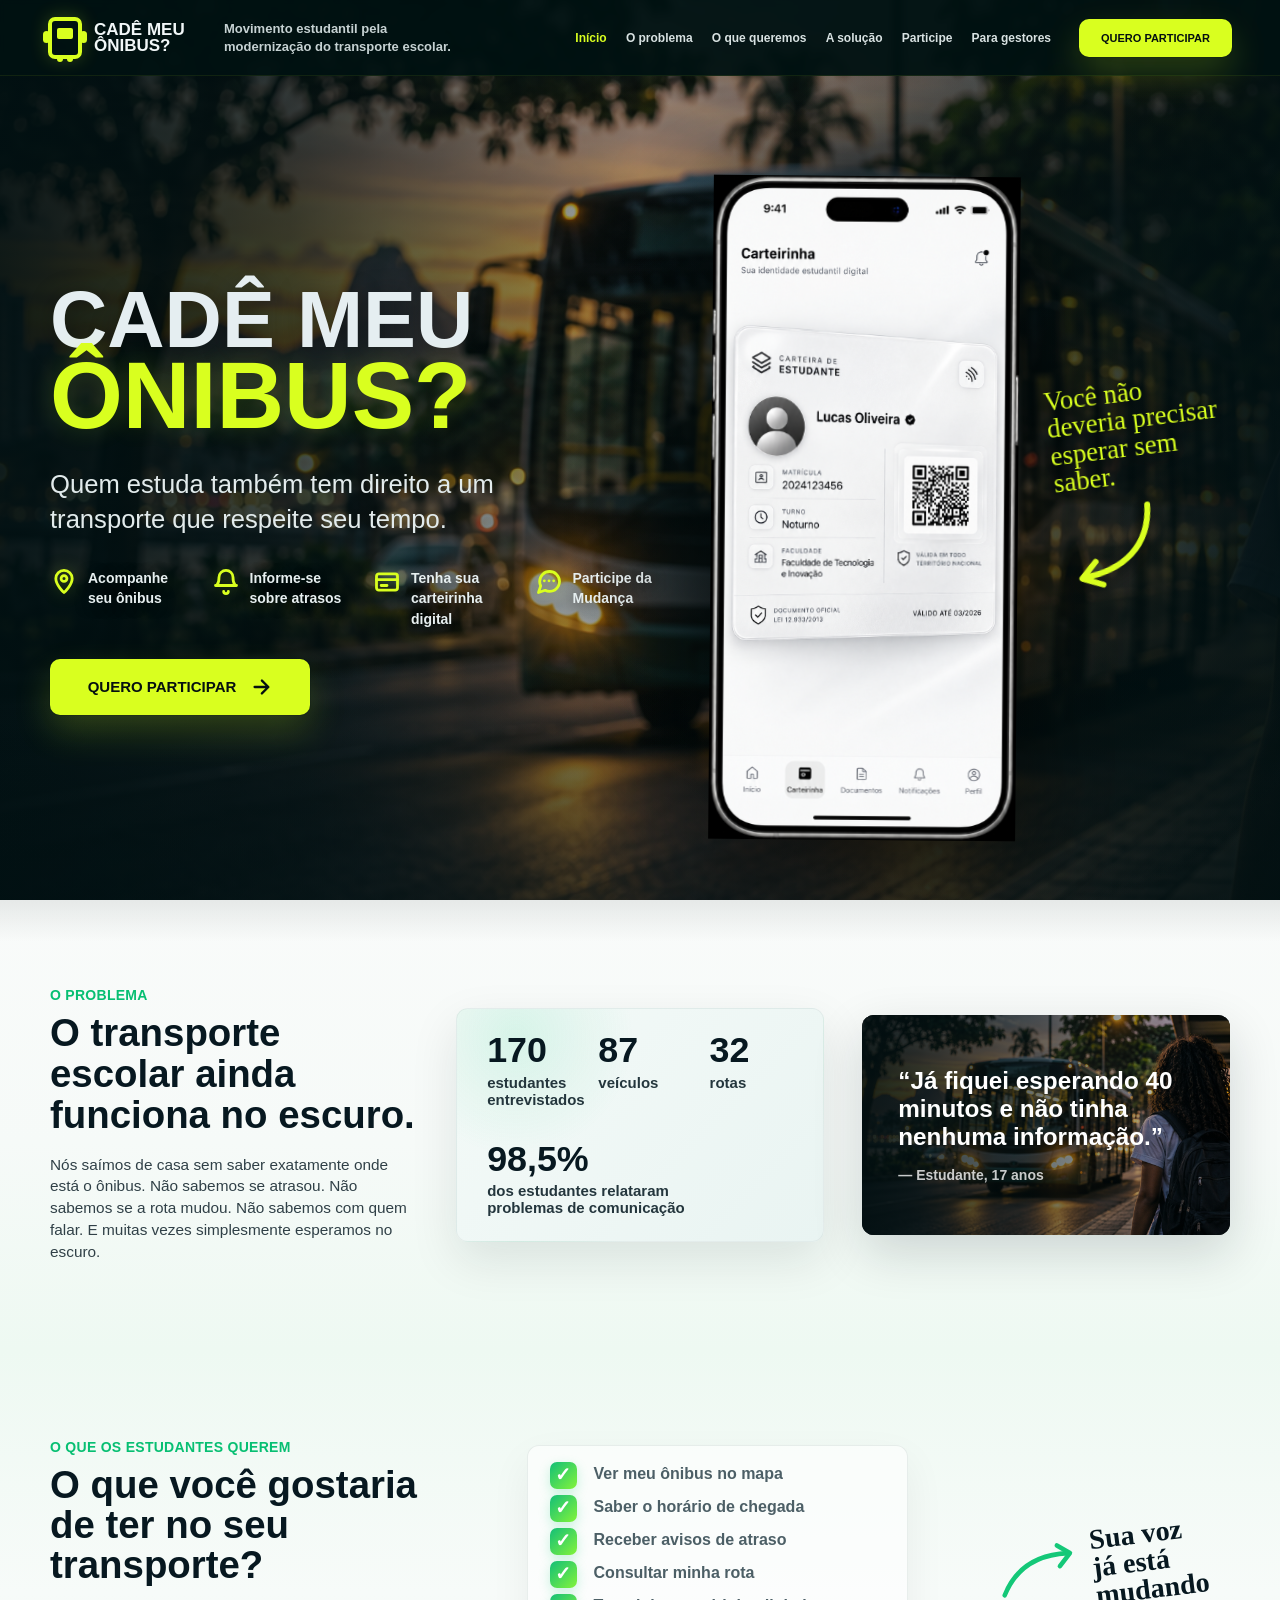
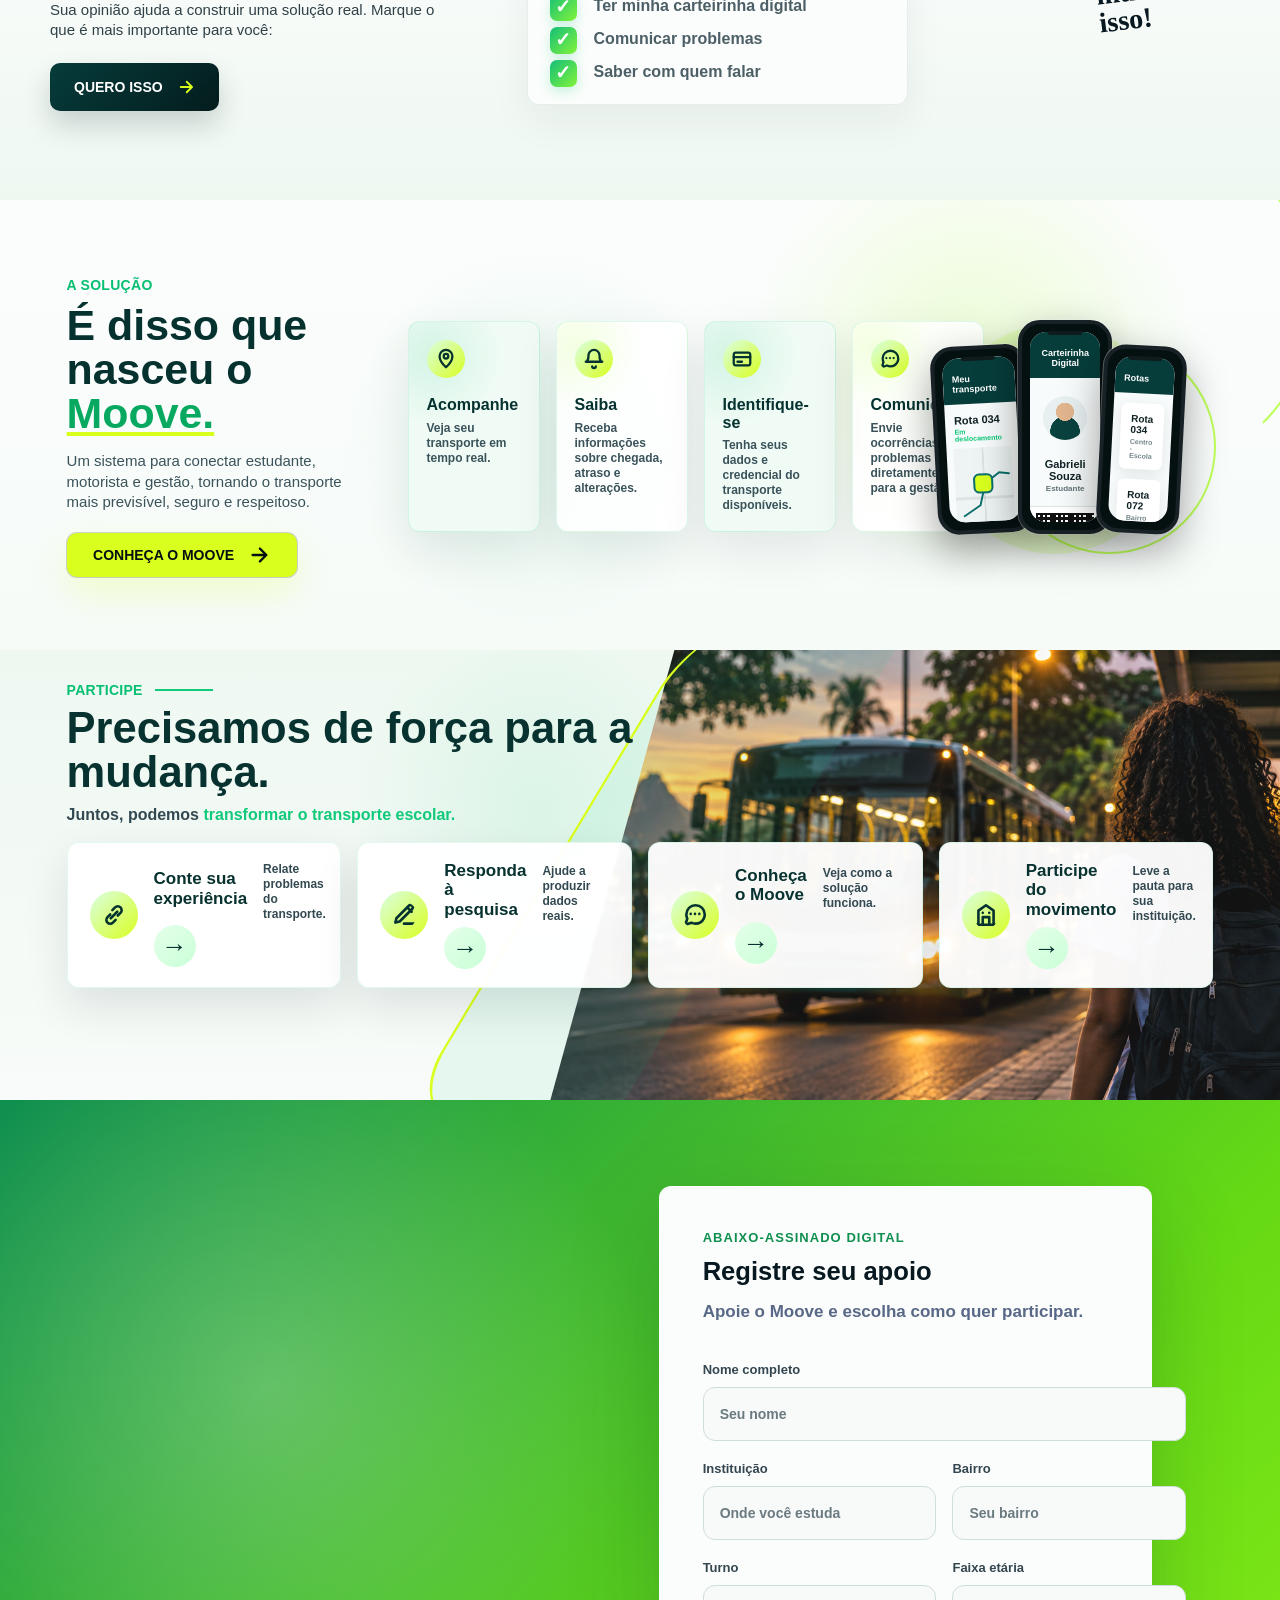
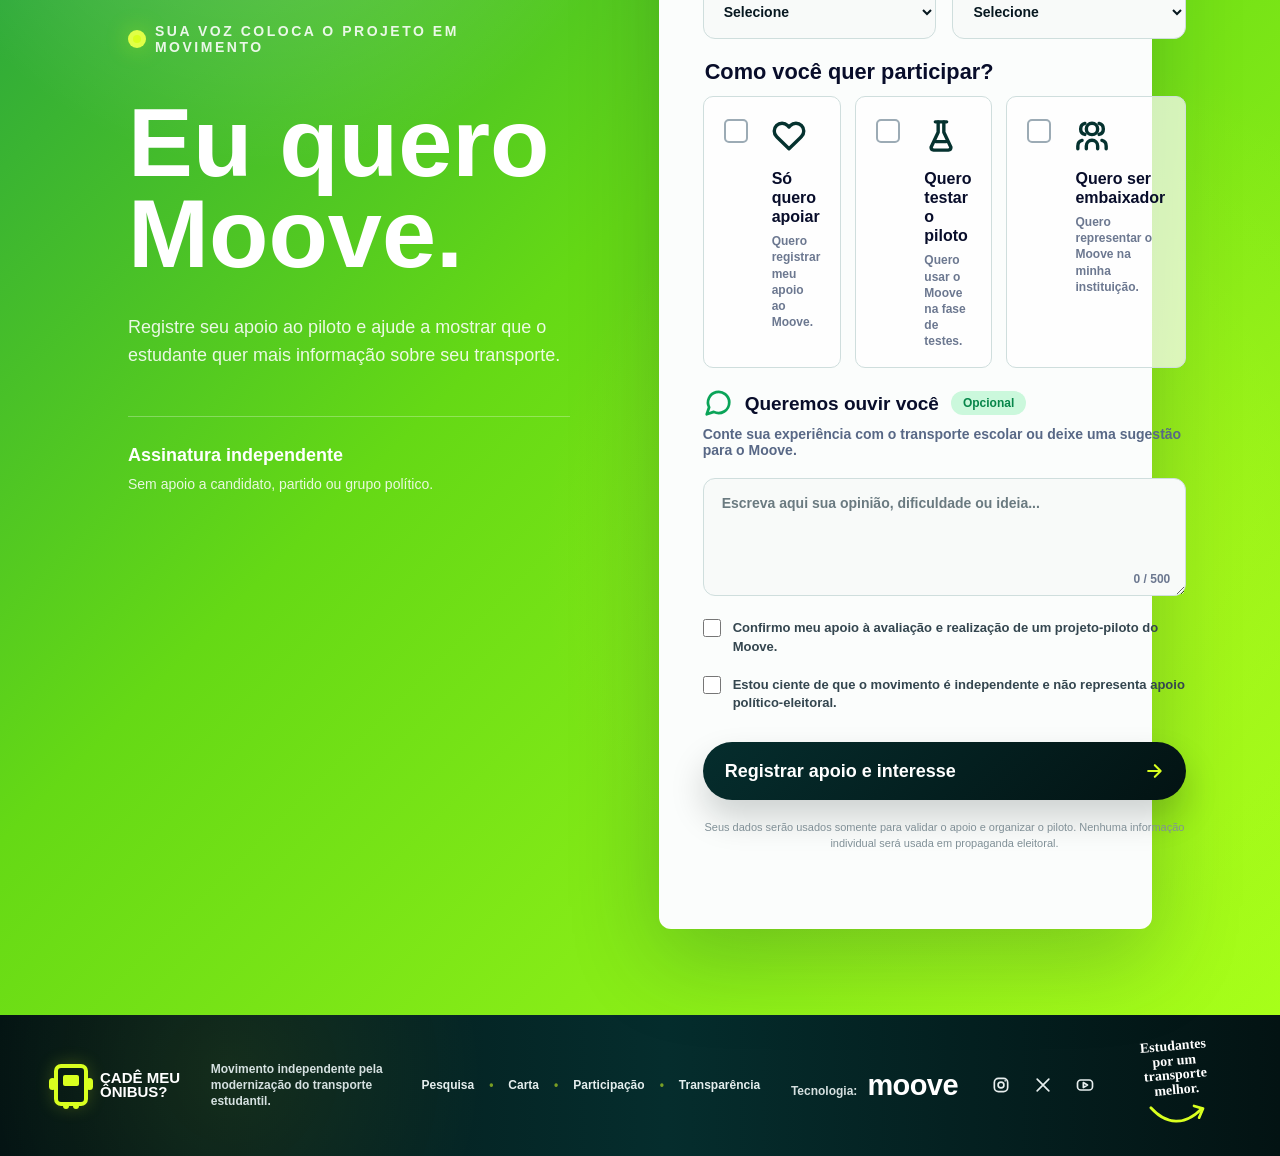
==== public/index.html @ 06cd8885 "Require contact for support participation" ====
<!DOCTYPE html>
<html lang="pt-BR">
  <head>
    <meta charset="UTF-8" />
    <meta name="viewport" content="width=device-width, initial-scale=1.0" />
    <title>Cadê Meu Ônibus?</title>
    <link rel="stylesheet" href="styles.css" />
  </head>
  <body>
    <header class="site-header">
      <a class="brand" href="#inicio" aria-label="Cadê Meu Ônibus?">
        <span class="bus-logo" aria-hidden="true">
          <span></span>
        </span>
        <strong>CADÊ MEU<br />ÔNIBUS?</strong>
      </a>

      <p class="tagline">Movimento estudantil pela<br />modernização do transporte escolar.</p>

      <button class="menu-toggle" type="button" aria-label="Abrir menu" aria-expanded="false">
        <span></span>
        <span></span>
        <span></span>
      </button>

      <nav class="main-nav" aria-label="Navegação principal">
        <a class="active" href="#inicio">Início</a>
        <a href="#problema">O problema</a>
        <a href="#queremos">O que queremos</a>
        <a href="#solucao">A solução</a>
        <a href="#participar">Participe</a>
        <a href="#gestores">Para gestores</a>
      </nav>

      <a class="header-cta" href="#apoio">Quero participar</a>
    </header>

    <main>
      <section id="inicio" class="hero" aria-labelledby="hero-title">
        <div class="hero-bg" aria-hidden="true"></div>
        <div class="hero-content">
        <h1 id="hero-title">
          <span>Cadê meu</span>
          <strong>ônibus?</strong>
        </h1>

        <p class="lead">Quem estuda também tem direito a um transporte que respeite seu tempo.</p>

        <div class="features" aria-label="Benefícios">
          <article>
            <svg viewBox="0 0 24 24" aria-hidden="true">
              <path d="M12 21s7-6.2 7-12a7 7 0 0 0-14 0c0 5.8 7 12 7 12Z" />
              <circle cx="12" cy="9" r="2.5" />
            </svg>
            <span>Acompanhe<br />seu ônibus</span>
          </article>
          <article>
            <svg viewBox="0 0 24 24" aria-hidden="true">
              <path d="M18 8a6 6 0 0 0-12 0c0 7-3 7-3 7h18s-3 0-3-7" />
              <path d="M10 20a2 2 0 0 0 4 0" />
            </svg>
            <span>Informe-se<br />sobre atrasos</span>
          </article>
          <article>
            <svg viewBox="0 0 24 24" aria-hidden="true">
              <rect x="3" y="5" width="18" height="14" rx="2" />
              <path d="M3 10h18M7 15h5" />
            </svg>
            <span>Tenha sua<br />carteirinha digital</span>
          </article>
          <article>
            <svg viewBox="0 0 24 24" aria-hidden="true">
              <path d="M21 11.5a8.4 8.4 0 0 1-.9 3.8 8.5 8.5 0 0 1-7.6 4.7 8.4 8.4 0 0 1-3.8-.9L3 21l1.9-5.7a8.4 8.4 0 0 1-.9-3.8 8.5 8.5 0 0 1 17 0Z" />
              <path d="M8 11h.01M12 11h.01M16 11h.01" />
            </svg>
            <span>Participe da<br />Mudança</span>
          </article>
        </div>

        <a class="primary-cta" href="#apoio">
          Quero participar
          <svg viewBox="0 0 24 24" aria-hidden="true">
            <path d="M5 12h14M13 5l7 7-7 7" />
          </svg>
        </a>
        </div>

        <aside class="phone-wrap" aria-label="Prévia do aplicativo Meu transporte">
          <img class="home-phone-image" src="assets/carteirinha-home.png" alt="Tela de carteirinha estudantil digital no aplicativo" />
        </aside>

        <aside class="note" aria-label="Mensagem de campanha">
        <p>Você não<br />deveria precisar<br />esperar sem<br />saber.</p>
        <svg viewBox="0 0 140 120" aria-hidden="true">
          <path d="M107 13C104 62 70 87 22 90" />
          <path d="M38 73 20 91l24 10" />
        </svg>
        </aside>
      </section>

      <section id="problema" class="problem-section" aria-labelledby="problem-title">
        <div class="problem-copy">
          <span class="section-kicker">O problema</span>
          <h2 id="problem-title">O transporte escolar ainda funciona no escuro.</h2>
          <p>
            Nós saímos de casa sem saber exatamente onde está o ônibus. Não sabemos se atrasou.
            Não sabemos se a rota mudou. Não sabemos com quem falar. E muitas vezes simplesmente esperamos no escuro.
          </p>
        </div>

        <div class="problem-stats" aria-label="Dados da pesquisa">
          <article>
            <strong>170</strong>
            <span>estudantes<br />entrevistados</span>
          </article>
          <article>
            <strong>87</strong>
            <span>veículos</span>
          </article>
          <article>
            <strong>32</strong>
            <span>rotas</span>
          </article>
          <article class="wide">
            <strong>98,5%</strong>
            <span>dos estudantes relataram<br />problemas de comunicação</span>
          </article>
        </div>

        <figure class="problem-quote">
          <img src="assets/hero-bus.png" alt="Estudante esperando ônibus no ponto" />
          <figcaption>
            <blockquote>“Já fiquei esperando 40 minutos e não tinha nenhuma informação.”</blockquote>
            <span>— Estudante, 17 anos</span>
          </figcaption>
        </figure>
      </section>

      <section id="queremos" class="wants-section" aria-labelledby="wants-title">
        <div class="wants-copy">
          <span class="section-kicker">O que os estudantes querem</span>
          <h2 id="wants-title">O que você gostaria de ter no seu transporte?</h2>
          <p>Sua opinião ajuda a construir uma solução real. Marque o que é mais importante para você:</p>
          <a class="dark-cta" href="#apoio">
            Quero isso
            <svg viewBox="0 0 24 24" aria-hidden="true">
              <path d="M5 12h14M13 5l7 7-7 7" />
            </svg>
          </a>
        </div>

        <ul class="wants-list" aria-label="Preferências dos estudantes">
          <li>Ver meu ônibus no mapa</li>
          <li>Saber o horário de chegada</li>
          <li>Receber avisos de atraso</li>
          <li>Consultar minha rota</li>
          <li>Ter minha carteirinha digital</li>
          <li>Comunicar problemas</li>
          <li>Saber com quem falar</li>
        </ul>

        <aside class="voice-note" aria-label="Mensagem de participação">
          <svg viewBox="0 0 120 100" aria-hidden="true">
            <path d="M14 76C28 41 55 23 96 21" />
            <path d="M82 11 99 21 86 38" />
          </svg>
          <p>Sua voz<br />já está<br />mudando<br />isso!</p>
        </aside>
      </section>
      <section id="solucao" class="solution-section" aria-labelledby="solution-title">
        <div class="solution-copy">
          <span class="section-kicker">A solução</span>
          <h2 id="solution-title">É disso que nasceu o <mark>Moove.</mark></h2>
          <p>
            Um sistema para conectar estudante, motorista e gestão, tornando o transporte mais
            previsível, seguro e respeitoso.
          </p>
          <a class="primary-cta solution-cta" href="#participar">
            Conheça o Moove
            <svg viewBox="0 0 24 24" aria-hidden="true">
              <path d="M5 12h14M13 5l7 7-7 7" />
            </svg>
          </a>
        </div>

        <div class="solution-cards" aria-label="Recursos da solução">
          <article>
            <svg viewBox="0 0 24 24" aria-hidden="true">
              <path d="M12 21s7-6.2 7-12a7 7 0 0 0-14 0c0 5.8 7 12 7 12Z" />
              <circle cx="12" cy="9" r="2.5" />
            </svg>
            <h3>Acompanhe</h3>
            <p>Veja seu transporte em tempo real.</p>
          </article>
          <article>
            <svg viewBox="0 0 24 24" aria-hidden="true">
              <path d="M18 8a6 6 0 0 0-12 0c0 7-3 7-3 7h18s-3 0-3-7" />
              <path d="M10 20a2 2 0 0 0 4 0" />
            </svg>
            <h3>Saiba</h3>
            <p>Receba informações sobre chegada, atraso e alterações.</p>
          </article>
          <article>
            <svg viewBox="0 0 24 24" aria-hidden="true">
              <rect x="3" y="5" width="18" height="14" rx="2" />
              <path d="M3 10h18M7 15h5" />
            </svg>
            <h3>Identifique-se</h3>
            <p>Tenha seus dados e credencial do transporte disponíveis.</p>
          </article>
          <article>
            <svg viewBox="0 0 24 24" aria-hidden="true">
              <path d="M21 11.5a8.4 8.4 0 0 1-.9 3.8 8.5 8.5 0 0 1-7.6 4.7 8.4 8.4 0 0 1-3.8-.9L3 21l1.9-5.7a8.4 8.4 0 0 1-.9-3.8 8.5 8.5 0 0 1 17 0Z" />
              <path d="M8 11h.01M12 11h.01M16 11h.01" />
            </svg>
            <h3>Comunique</h3>
            <p>Envie ocorrências e problemas diretamente para a gestão.</p>
          </article>
        </div>

        <div class="solution-phones" aria-label="Telas do aplicativo Moove">
          <div class="mini-phone map-phone">
            <div class="mini-screen">
              <header>Meu transporte</header>
              <strong>Rota 034</strong>
              <span class="status-dot">Em deslocamento</span>
              <div class="mini-map">
                <span></span>
                <svg viewBox="0 0 120 140" aria-hidden="true">
                  <path d="M16 112 50 91 62 46 92 25 112 28" />
                </svg>
              </div>
              <div class="mini-arrival"><b>08:12</b><em>4 min</em></div>
            </div>
          </div>
          <div class="mini-phone credential-phone">
            <div class="mini-screen">
              <header>Carteirinha Digital</header>
              <div class="avatar"></div>
              <strong>Gabrieli Souza</strong>
              <span>Estudante</span>
              <div class="qr" aria-hidden="true"></div>
            </div>
          </div>
          <div class="mini-phone routes-phone">
            <div class="mini-screen">
              <header>Rotas</header>
              <article><b>Rota 034</b><span>Centro - Escola</span></article>
              <article><b>Rota 072</b><span>Bairro Novo - Escola</span></article>
              <article><b>Rota 118</b><span>Vila Rosa - Escola</span></article>
            </div>
          </div>
        </div>
      </section>
      <section id="participar" class="participate-section" aria-labelledby="participate-title">
        <div class="participate-bg" aria-hidden="true"></div>
        <div class="participate-copy">
          <span class="section-kicker">Participe</span>
          <h2 id="participate-title">Precisamos de força para a mudança.</h2>
          <p>Juntos, podemos <strong>transformar o transporte escolar.</strong></p>
        </div>

        <div class="participate-cards" aria-label="Formas de participar">
          <article>
            <svg viewBox="0 0 24 24" aria-hidden="true">
              <path d="M8.5 11.5 6 14a3.5 3.5 0 0 0 5 5l2.5-2.5" />
              <path d="M15.5 12.5 18 10a3.5 3.5 0 0 0-5-5l-2.5 2.5" />
              <path d="M9 15 15 9" />
            </svg>
            <h3>Conte sua experiência</h3>
            <p>Relate problemas do transporte.</p>
          </article>
          <article>
            <svg viewBox="0 0 24 24" aria-hidden="true">
              <path d="M12 20h9" />
              <path d="M16.5 3.5a2.1 2.1 0 0 1 3 3L8 18l-4 1 1-4 11.5-11.5Z" />
              <path d="M15 5 19 9" />
            </svg>
            <h3>Responda à pesquisa</h3>
            <p>Ajude a produzir dados reais.</p>
          </article>
          <article>
            <svg viewBox="0 0 24 24" aria-hidden="true">
              <path d="M21 11.5a8.4 8.4 0 0 1-.9 3.8 8.5 8.5 0 0 1-7.6 4.7 8.4 8.4 0 0 1-3.8-.9L3 21l1.9-5.7a8.4 8.4 0 0 1-.9-3.8 8.5 8.5 0 0 1 17 0Z" />
              <path d="M8 11h.01M12 11h.01M16 11h.01" />
            </svg>
            <h3>Conheça o Moove</h3>
            <p>Veja como a solução funciona.</p>
          </article>
          <article>
            <svg viewBox="0 0 24 24" aria-hidden="true">
              <path d="M3 21h18" />
              <path d="M5 21V8l7-5 7 5v13" />
              <path d="M9 21v-7h6v7" />
              <path d="M9 10h.01M15 10h.01" />
            </svg>
            <h3>Participe do movimento</h3>
            <p>Leve a pauta para sua instituição.</p>
          </article>
        </div>
      </section>

      <section id="apoio" class="support-section" aria-labelledby="support-title">
        <div class="support-copy">
          <span class="support-kicker"><i></i>Sua voz coloca o projeto em movimento</span>
          <h2 id="support-title">Eu quero Moove.</h2>
          <p>
            Registre seu apoio ao piloto e ajude a mostrar que o estudante quer mais informação
            sobre seu transporte.
          </p>
          <div class="support-note">
            <strong>Assinatura independente</strong>
            <span>Sem apoio a candidato, partido ou grupo político.</span>
          </div>
        </div>

        <form class="support-form" action="#" method="post">
          <span>abaixo-assinado digital</span>
          <h3>Registre seu apoio</h3>
          <p class="form-lead">Apoie o Moove e escolha como quer participar.</p>

          <label class="full-field">
            Nome completo
            <input type="text" name="nome" placeholder="Seu nome" required />
          </label>

          <label>
            Instituição
            <input type="text" name="instituicao" placeholder="Onde você estuda" required />
          </label>

          <label>
            Bairro
            <input type="text" name="bairro" placeholder="Seu bairro" required />
          </label>

          <label>
            Turno
            <select name="turno" required>
              <option value="">Selecione</option>
              <option>Manhã</option>
              <option>Tarde</option>
              <option>Noite</option>
              <option>Integral</option>
            </select>
          </label>

          <label>
            Faixa etária
            <select name="faixa_etaria" required>
              <option value="">Selecione</option>
              <option>Até 14 anos</option>
              <option>15 a 17 anos</option>
              <option>18 a 24 anos</option>
              <option>25 anos ou mais</option>
            </select>
          </label>

          <fieldset class="participation-field full-field">
            <legend>Como você quer participar?</legend>
            <div class="participation-options">
              <label>
                <input type="checkbox" name="participacao" value="apoiar" />
                <span class="option-check"></span>
                <svg viewBox="0 0 24 24" aria-hidden="true">
                  <path d="M20.8 4.6a5.5 5.5 0 0 0-7.8 0L12 5.6l-1-1a5.5 5.5 0 0 0-7.8 7.8l1 1L12 21l7.8-7.6 1-1a5.5 5.5 0 0 0 0-7.8Z" />
                </svg>
                <strong>Só quero apoiar</strong>
                <small>Quero registrar meu apoio ao Moove.</small>
              </label>
              <label>
                <input type="checkbox" name="participacao" value="piloto" />
                <span class="option-check"></span>
                <svg viewBox="0 0 24 24" aria-hidden="true">
                  <path d="M10 2v7.3L5 20a2 2 0 0 0 1.8 2h10.4A2 2 0 0 0 19 20L14 9.3V2" />
                  <path d="M8 2h8M8.5 16h7" />
                </svg>
                <strong>Quero testar o piloto</strong>
                <small>Quero usar o Moove na fase de testes.</small>
              </label>
              <label>
                <input type="checkbox" name="participacao" value="embaixador" />
                <span class="option-check"></span>
                <svg viewBox="0 0 24 24" aria-hidden="true">
                  <path d="M16 21v-2a4 4 0 0 0-8 0v2" />
                  <circle cx="12" cy="7" r="4" />
                  <path d="M22 21v-2a4 4 0 0 0-3-3.87M2 21v-2a4 4 0 0 1 3-3.87" />
                  <path d="M17 3.13a4 4 0 0 1 0 7.75M7 3.13a4 4 0 0 0 0 7.75" />
                </svg>
                <strong>Quero ser embaixador</strong>
                <small>Quero representar o Moove na minha instituição.</small>
              </label>
            </div>
          </fieldset>

          <label class="conditional-field support-contact-field is-hidden">
            Contato para apoio
            <span class="input-with-icon">
              <svg viewBox="0 0 24 24" aria-hidden="true">
                <path d="M20 11.5a8 8 0 0 1-11.9 7L4 20l1.4-4.2A8 8 0 1 1 20 11.5Z" />
                <path d="M9 8.8c.2 3.1 2 5 5.2 5.2l1-1.2c.2-.3.6-.4.9-.2l1.3.6" />
              </svg>
              <input type="tel" name="contato_apoio" placeholder="(82) 9 9999-9999" />
            </span>
            <small>Usaremos apenas se precisarmos confirmar seu apoio.</small>
          </label>

          <label class="conditional-field pilot-contact-field is-hidden">
            Contato para o piloto
            <span class="input-with-icon">
              <svg viewBox="0 0 24 24" aria-hidden="true">
                <path d="M20 11.5a8 8 0 0 1-11.9 7L4 20l1.4-4.2A8 8 0 1 1 20 11.5Z" />
                <path d="M9 8.8c.2 3.1 2 5 5.2 5.2l1-1.2c.2-.3.6-.4.9-.2l1.3.6" />
              </svg>
              <input type="tel" name="contato_piloto" placeholder="(82) 9 9999-9999" />
            </span>
            <small>Enviaremos informações sobre os testes.</small>
          </label>

          <label class="conditional-field ambassador-contact-field is-hidden">
            Contato para ser embaixador
            <span class="input-with-icon">
              <svg viewBox="0 0 24 24" aria-hidden="true">
                <path d="M20 11.5a8 8 0 0 1-11.9 7L4 20l1.4-4.2A8 8 0 1 1 20 11.5Z" />
                <path d="M9 8.8c.2 3.1 2 5 5.2 5.2l1-1.2c.2-.3.6-.4.9-.2l1.3.6" />
              </svg>
              <input type="tel" name="contato_embaixador" placeholder="(82) 9 9999-9999" />
            </span>
            <small>Entraremos em contato sobre os próximos passos.</small>
          </label>

          <label class="message-field full-field">
            <span>
              <svg viewBox="0 0 24 24" aria-hidden="true">
                <path d="M21 11.5a8.5 8.5 0 0 1-12.4 7.6L3 21l1.9-5.6A8.5 8.5 0 1 1 21 11.5Z" />
              </svg>
              <strong>Queremos ouvir você</strong>
              <b>Opcional</b>
            </span>
            <em>Conte sua experiência com o transporte escolar ou deixe uma sugestão para o Moove.</em>
            <textarea name="mensagem" maxlength="500" placeholder="Escreva aqui sua opinião, dificuldade ou ideia..."></textarea>
            <small class="char-count">0 / 500</small>
          </label>

          <label class="check-field full-field">
            <input type="checkbox" name="confirmo" required />
            Confirmo meu apoio à avaliação e realização de um projeto-piloto do Moove.
          </label>

          <label class="check-field full-field">
            <input type="checkbox" name="independente" required />
            Estou ciente de que o movimento é independente e não representa apoio político-eleitoral.
          </label>

          <button class="submit-support full-field" type="submit">
            Registrar apoio e interesse
            <svg viewBox="0 0 24 24" aria-hidden="true">
              <path d="M5 12h14M13 5l7 7-7 7" />
            </svg>
          </button>

          <small class="full-field">
            Seus dados serão usados somente para validar o apoio e organizar o piloto.
            Nenhuma informação individual será usada em propaganda eleitoral.
          </small>
          <p class="form-status full-field" role="status" aria-live="polite"></p>
        </form>
      </section>

      <section id="mapa" class="placeholder-section" aria-label="Mapa"></section>
      <section id="carta" class="placeholder-section" aria-label="Carta"></section>
      <section id="gestores" class="placeholder-section" aria-label="Para gestores"></section>
    </main>

    <footer class="site-footer">
      <a class="footer-brand" href="#inicio" aria-label="Cadê Meu Ônibus?">
        <span class="bus-logo" aria-hidden="true">
          <span></span>
        </span>
        <strong>CADÊ MEU<br />ÔNIBUS?</strong>
      </a>

      <p>Movimento independente pela<br />modernização do transporte estudantil.</p>

      <nav class="footer-links" aria-label="Links do rodapé">
        <a href="#queremos">Pesquisa</a>
        <span>•</span>
        <a href="#carta">Carta</a>
        <span>•</span>
        <a href="#participar">Participação</a>
        <span>•</span>
        <a href="#gestores">Transparência</a>
      </nav>

      <div class="footer-tech">
        <span>Tecnologia:</span>
        <strong>moove</strong>
      </div>

      <div class="footer-social" aria-label="Redes sociais">
        <a href="#" aria-label="Instagram">
          <svg viewBox="0 0 24 24" aria-hidden="true">
            <rect x="4" y="4" width="16" height="16" rx="5" />
            <circle cx="12" cy="12" r="3.5" />
            <path d="M17 7h.01" />
          </svg>
        </a>
        <a href="#" aria-label="X">
          <svg viewBox="0 0 24 24" aria-hidden="true">
            <path d="m5 5 14 14M19 5 5 19" />
          </svg>
        </a>
        <a href="#" aria-label="YouTube">
          <svg viewBox="0 0 24 24" aria-hidden="true">
            <rect x="3" y="6" width="18" height="12" rx="4" />
            <path d="m10 9 5 3-5 3Z" />
          </svg>
        </a>
      </div>

      <div class="footer-note">
        <p>Estudantes<br />por um transporte<br />melhor.</p>
        <svg viewBox="0 0 92 54" aria-hidden="true">
          <path d="M6 14c21 28 48 31 75 8" />
          <path d="M70 17 83 22 76 35" />
        </svg>
      </div>
    </footer>

    <script src="script.js"></script>
  </body>
</html>
---- public/styles.css ----
:root {
  --lime: #d9ff1f;
  --lime-soft: #b9ec16;
  --ink: #031413;
  --teal: #052d2d;
  --white: #f1f7f8;
  --muted: #c6d2d3;
  --paper: #f6faf8;
  --paper-green: #eef9f2;
  --green: #10c97a;
  --green-deep: #05322f;
  --line-soft: rgba(5, 50, 47, 0.08);
  --shadow-soft: 0 18px 48px rgba(4, 28, 31, 0.1);
}

* {
  box-sizing: border-box;
}

html,
body {
  margin: 0;
  min-height: 100%;
}

html {
  scroll-behavior: smooth;
}

body {
  color: var(--white);
  font-family: Inter, "Segoe UI", Arial, sans-serif;
  background: var(--ink);
  overflow-x: hidden;
}

section {
  scroll-margin-top: 76px;
}

a {
  color: inherit;
  text-decoration: none;
}

.site-header {
  position: fixed;
  z-index: 10;
  inset: 0 0 auto;
  height: 76px;
  display: grid;
  grid-template-columns: auto minmax(180px, 320px) 1fr auto;
  align-items: center;
  gap: 28px;
  padding: 0 48px;
  background: rgba(1, 18, 18, 0.94);
  border-bottom: 1px solid rgba(217, 255, 31, 0.08);
  backdrop-filter: blur(2px);
}

.brand {
  display: flex;
  align-items: center;
  gap: 12px;
  min-width: 148px;
}

.brand strong {
  font-size: 17px;
  line-height: 0.92;
  font-weight: 900;
  letter-spacing: 0;
  text-transform: uppercase;
}

.bus-logo {
  position: relative;
  width: 34px;
  height: 42px;
  border: 4px solid var(--lime);
  border-radius: 7px;
  box-shadow: 0 0 18px rgba(217, 255, 31, 0.22);
}

.bus-logo::before,
.bus-logo::after {
  content: "";
  position: absolute;
  width: 7px;
  height: 12px;
  top: 10px;
  background: var(--lime);
  border-radius: 5px;
}

.bus-logo::before {
  left: -9px;
}

.bus-logo::after {
  right: -9px;
}

.bus-logo span {
  position: absolute;
  inset: 7px 5px auto;
  height: 11px;
  border-radius: 2px;
  background: var(--lime);
}

.bus-logo span::before,
.bus-logo span::after {
  content: "";
  position: absolute;
  bottom: -23px;
  width: 6px;
  height: 6px;
  border-radius: 50%;
  background: var(--lime);
}

.bus-logo span::before {
  left: 0;
}

.bus-logo span::after {
  right: 0;
}

.tagline {
  margin: 0;
  color: var(--muted);
  font-size: 13px;
  font-weight: 700;
  line-height: 1.35;
}

.main-nav {
  justify-self: end;
  display: flex;
  align-items: center;
  gap: clamp(14px, 1.5vw, 28px);
  color: #d8e2e2;
  font-size: 12px;
  font-weight: 800;
}

.main-nav a {
  white-space: nowrap;
  transition: color 0.2s ease;
}

.main-nav a:hover,
.main-nav .active {
  color: var(--lime);
}

.header-cta,
.primary-cta {
  display: inline-flex;
  align-items: center;
  justify-content: center;
  border: 0;
  background: var(--lime);
  color: #051010;
  font-weight: 900;
  text-transform: uppercase;
  box-shadow: 0 0 0 1px rgba(1, 18, 18, 0.18), 0 16px 36px rgba(217, 255, 31, 0.2);
}

.header-cta {
  height: 38px;
  padding: 0 22px;
  border-radius: 10px;
  font-size: 11px;
}

.menu-toggle {
  display: none;
  width: 42px;
  height: 42px;
  border: 1px solid rgba(255, 255, 255, 0.16);
  border-radius: 8px;
  background: rgba(255, 255, 255, 0.04);
}

.menu-toggle span {
  display: block;
  width: 19px;
  height: 2px;
  margin: 4px auto;
  background: var(--white);
}

.hero {
  position: relative;
  min-height: 100vh;
  display: grid;
  grid-template-columns: minmax(420px, 0.92fr) minmax(280px, 0.48fr) minmax(140px, 0.28fr);
  align-items: center;
  padding: 114px 50px 38px;
  isolation: isolate;
  overflow: hidden;
}

.hero-bg {
  position: absolute;
  inset: 0;
  z-index: -2;
  background-image:
    linear-gradient(90deg, rgba(1, 16, 18, 0.9) 0%, rgba(1, 16, 18, 0.67) 23%, rgba(1, 16, 18, 0.08) 50%, rgba(1, 16, 18, 0.34) 73%, rgba(1, 16, 18, 0.9) 100%),
    linear-gradient(0deg, rgba(1, 13, 15, 0.28), rgba(1, 13, 15, 0.28)),
    url("assets/hero-bus.png");
  background-size: cover;
  background-position: center;
  transform: scale(1.012);
}

.hero::after {
  content: "";
  position: absolute;
  inset: 0;
  z-index: -1;
  background:
    radial-gradient(circle at 78% 53%, transparent 0 11%, rgba(1, 16, 18, 0.58) 26%, transparent 40%),
    linear-gradient(180deg, rgba(1, 16, 18, 0) 72%, rgba(1, 16, 18, 0.56));
  pointer-events: none;
}

.hero-content {
  max-width: 620px;
  padding-top: 24px;
}

h1 {
  margin: 0;
  text-transform: uppercase;
  line-height: 0.88;
  letter-spacing: 0;
  font-size: clamp(54px, 6.2vw, 98px);
  font-weight: 900;
}

h1 span {
  display: block;
  color: #e5eef1;
  text-shadow: 0 3px 24px rgba(0, 0, 0, 0.36);
}

h1 strong {
  display: block;
  color: var(--lime);
  font-size: 1.18em;
  text-shadow: 0 0 24px rgba(217, 255, 31, 0.18);
}

.lead {
  max-width: 560px;
  margin: 30px 0 32px;
  color: #e2ebec;
  font-size: clamp(20px, 2vw, 29px);
  font-weight: 500;
  line-height: 1.34;
}

.features {
  display: grid;
  grid-template-columns: repeat(4, minmax(88px, 1fr));
  gap: 26px;
  max-width: 665px;
  margin-bottom: 30px;
}

.features article {
  display: flex;
  align-items: flex-start;
  gap: 10px;
  min-width: 0;
  color: #e7eff0;
  font-size: 14px;
  font-weight: 800;
  line-height: 1.45;
  text-shadow: 0 2px 14px rgba(0, 0, 0, 0.62);
}

.features svg {
  flex: 0 0 28px;
  width: 28px;
  height: 28px;
  fill: none;
  stroke: var(--lime);
  stroke-width: 2.4;
  stroke-linecap: round;
  stroke-linejoin: round;
  filter: drop-shadow(0 0 8px rgba(217, 255, 31, 0.26));
}

.primary-cta {
  gap: 14px;
  width: min(260px, 100%);
  min-height: 56px;
  padding: 0 24px;
  border-radius: 10px;
  font-size: 15px;
  transition: transform 0.2s ease, box-shadow 0.2s ease;
}

.primary-cta:hover {
  transform: translateY(-2px);
  box-shadow: 0 22px 44px rgba(217, 255, 31, 0.24);
}

.primary-cta svg {
  width: 22px;
  height: 22px;
  fill: none;
  stroke: currentColor;
  stroke-width: 2.5;
  stroke-linecap: round;
  stroke-linejoin: round;
}

.phone-wrap {
  justify-self: center;
  align-self: end;
  padding-bottom: 22px;
}

.home-phone-image {
  display: block;
  width: min(330px, 24vw);
  min-width: 240px;
  height: auto;
  filter: drop-shadow(0 26px 60px rgba(0, 0, 0, 0.6));
  transform: rotate(0.5deg);
}

.phone {
  position: relative;
  width: min(285px, 21vw);
  min-width: 230px;
  aspect-ratio: 0.56;
  border: 5px solid #1a2023;
  border-radius: 34px;
  background: #071012;
  box-shadow: 0 26px 80px rgba(0, 0, 0, 0.62), 0 0 0 2px rgba(255, 255, 255, 0.58);
  padding: 13px;
  transform: rotate(0.5deg);
}

.phone-speaker {
  position: absolute;
  top: 10px;
  left: 50%;
  width: 58px;
  height: 5px;
  border-radius: 999px;
  background: #111b1d;
  transform: translateX(-50%);
  z-index: 2;
}

.phone-screen {
  height: 100%;
  overflow: hidden;
  border-radius: 24px;
  background: #f7fbfb;
  color: #102224;
}

.app-top {
  display: flex;
  justify-content: space-between;
  padding: 12px 14px 8px;
  background: linear-gradient(180deg, #003d3c, #052d2d);
  color: white;
  font-size: 10px;
  font-weight: 800;
}

.phone-screen h2 {
  margin: 0;
  padding: 0 14px 14px;
  background: #052d2d;
  color: white;
  font-size: 14px;
}

.route {
  padding: 14px;
}

.route strong {
  display: block;
  font-size: 20px;
}

.route span {
  display: flex;
  align-items: center;
  gap: 6px;
  margin-top: 3px;
  color: #05cf72;
  font-size: 11px;
  font-weight: 900;
}

.route i {
  width: 9px;
  height: 9px;
  border-radius: 50%;
  background: #08db7c;
}

.map {
  position: relative;
  height: 206px;
  margin: 0 10px;
  overflow: hidden;
  border-radius: 4px;
  background:
    linear-gradient(90deg, transparent 31%, rgba(17, 56, 57, 0.1) 32% 33%, transparent 34%),
    linear-gradient(0deg, transparent 29%, rgba(17, 56, 57, 0.08) 30% 31%, transparent 32%),
    linear-gradient(135deg, rgba(11, 199, 116, 0.12), transparent 36%),
    #eef4f3;
}

.map::before,
.map::after {
  content: "";
  position: absolute;
  border-radius: 50%;
  background: rgba(29, 221, 132, 0.12);
}

.map::before {
  width: 92px;
  height: 64px;
  right: -14px;
  top: 16px;
}

.map::after {
  width: 74px;
  height: 56px;
  left: 6px;
  bottom: 24px;
}

.map svg {
  position: absolute;
  inset: 0;
  width: 100%;
  height: 100%;
  fill: none;
  stroke: #0e696c;
  stroke-width: 5;
  stroke-linecap: round;
  stroke-linejoin: round;
}

.pin {
  position: absolute;
  z-index: 1;
  width: 14px;
  height: 14px;
  border: 3px solid #0d6e69;
  border-radius: 50%;
  background: var(--lime);
}

.start {
  left: 36px;
  bottom: 42px;
}

.mid {
  left: 107px;
  top: 81px;
}

.bus-mini {
  right: 37px;
  top: 37px;
  display: grid;
  place-items: center;
  width: 34px;
  height: 34px;
  border: 3px solid #0d6e69;
  border-radius: 10px;
  background: var(--lime);
}

.bus-mini svg {
  position: static;
  width: 25px;
  height: 25px;
  stroke: #102224;
  stroke-width: 2;
}

.arrival {
  position: relative;
  display: grid;
  grid-template-columns: 1fr auto;
  margin: -2px 14px 14px;
  padding: 14px;
  border-radius: 8px;
  background: white;
  box-shadow: 0 8px 26px rgba(13, 35, 37, 0.14);
}

.arrival span {
  grid-column: 1 / 3;
  color: #7b8c8f;
  font-size: 10px;
  font-weight: 800;
}

.arrival strong {
  font-size: 25px;
}

.arrival b {
  align-self: end;
  color: #05cf72;
  font-size: 18px;
}

.tabs {
  display: grid;
  grid-template-columns: repeat(4, 1fr);
  gap: 2px;
  padding: 10px 8px 12px;
  border-top: 1px solid #e3ebea;
  color: #769093;
  font-size: 15px;
  text-align: center;
}

.tabs span:first-child {
  color: #0bbf7b;
}

.tabs small {
  display: block;
  margin-top: 2px;
  font-size: 8px;
  font-weight: 800;
}

.note {
  align-self: center;
  justify-self: end;
  width: 175px;
  color: var(--lime);
  transform: rotate(-7deg);
  filter: drop-shadow(0 3px 8px rgba(0, 0, 0, 0.5));
}

.note p {
  margin: 0 0 6px;
  font-family: "Comic Sans MS", "Segoe Print", cursive;
  font-size: clamp(21px, 2.1vw, 31px);
  line-height: 1.02;
}

.note svg {
  width: 118px;
  height: auto;
  fill: none;
  stroke: currentColor;
  stroke-width: 7;
  stroke-linecap: round;
  stroke-linejoin: round;
}

.problem-section {
  display: grid;
  grid-template-columns: repeat(3, minmax(0, 1fr));
  gap: clamp(28px, 3vw, 48px);
  align-items: center;
  padding: 52px 50px 50px;
  background: #f7fafa;
  color: #071820;
}

.section-kicker {
  display: block;
  margin-bottom: 10px;
  color: #07bf72;
  font-size: 14px;
  font-weight: 900;
  letter-spacing: 0.02em;
  text-transform: uppercase;
}

.problem-copy h2 {
  max-width: none;
  margin: 0;
  font-size: clamp(30px, 3vw, 45px);
  line-height: 1.06;
  font-weight: 900;
  letter-spacing: 0;
}

.problem-copy p {
  max-width: none;
  margin: 28px 0 0;
  color: #304047;
  font-size: clamp(17px, 1.6vw, 22px);
  line-height: 1.48;
  font-weight: 500;
}

.problem-stats {
  display: grid;
  grid-template-columns: repeat(3, 1fr);
  row-gap: 56px;
  column-gap: 28px;
  min-height: 260px;
  padding: 28px 34px;
  border-radius: 10px;
  background:
    radial-gradient(circle at 20% 15%, rgba(27, 170, 186, 0.12), transparent 34%),
    linear-gradient(135deg, #eef5f6, #e8f1f3);
  box-shadow: inset 0 0 0 1px rgba(6, 24, 32, 0.03);
}

.problem-stats article {
  min-width: 0;
}

.problem-stats strong {
  display: block;
  color: #071820;
  font-size: clamp(32px, 3.2vw, 46px);
  line-height: 0.95;
  font-weight: 900;
}

.problem-stats span {
  display: block;
  margin-top: 6px;
  color: #24363d;
  font-size: 15px;
  line-height: 1.15;
  font-weight: 600;
}

.problem-stats .wide {
  grid-column: 1 / 4;
}

.problem-quote {
  position: relative;
  min-height: 260px;
  margin: 0;
  overflow: hidden;
  border-radius: 8px;
  background: #081516;
  box-shadow: 0 14px 30px rgba(4, 18, 24, 0.18);
}

.problem-quote img {
  position: absolute;
  inset: 0;
  width: 100%;
  height: 100%;
  object-fit: cover;
  object-position: 70% center;
  filter: saturate(0.95);
}

.problem-quote::after {
  content: "";
  position: absolute;
  inset: 0;
  background: linear-gradient(90deg, rgba(2, 15, 17, 0.9), rgba(2, 15, 17, 0.5) 58%, rgba(2, 15, 17, 0.12));
}

.problem-quote figcaption {
  position: relative;
  z-index: 1;
  display: flex;
  min-height: 260px;
  flex-direction: column;
  justify-content: center;
  padding: 30px 36px;
  color: white;
}

.problem-quote blockquote {
  max-width: 370px;
  margin: 0;
  font-size: clamp(20px, 1.9vw, 27px);
  line-height: 1.16;
  font-weight: 900;
}

.problem-quote span {
  display: block;
  margin-top: 16px;
  color: rgba(255, 255, 255, 0.78);
  font-size: 14px;
  font-weight: 700;
}

.placeholder-section {
  min-height: 1px;
  background: #f7fafa;
}

.wants-section {
  display: grid;
  grid-template-columns: minmax(320px, 0.8fr) minmax(330px, 0.74fr) minmax(220px, 0.5fr);
  gap: clamp(34px, 5vw, 86px);
  align-items: center;
  padding: 58px 50px 58px;
  background:
    radial-gradient(circle at 58% 38%, rgba(12, 143, 159, 0.08), transparent 35%),
    #f7fafa;
  color: #071820;
}

.wants-copy h2 {
  max-width: 520px;
  margin: 0;
  font-size: clamp(30px, 3vw, 45px);
  line-height: 1.05;
  font-weight: 900;
  letter-spacing: 0;
}

.wants-copy p {
  max-width: 530px;
  margin: 18px 0 30px;
  color: #304047;
  font-size: clamp(17px, 1.45vw, 21px);
  line-height: 1.42;
  font-weight: 500;
}

.dark-cta {
  display: inline-flex;
  align-items: center;
  justify-content: center;
  gap: 14px;
  min-width: 150px;
  min-height: 48px;
  padding: 0 24px;
  border-radius: 8px;
  background: linear-gradient(135deg, #063c3b, #041c1d);
  color: white;
  font-size: 14px;
  font-weight: 900;
  text-transform: uppercase;
  box-shadow: 0 14px 28px rgba(3, 28, 30, 0.18);
  transition: transform 0.2s ease, box-shadow 0.2s ease;
}

.dark-cta:hover {
  transform: translateY(-2px);
  box-shadow: 0 20px 36px rgba(3, 28, 30, 0.22);
}

.dark-cta svg {
  width: 18px;
  height: 18px;
  fill: none;
  stroke: var(--lime);
  stroke-width: 2.5;
  stroke-linecap: round;
  stroke-linejoin: round;
}

.wants-list {
  display: grid;
  gap: 12px;
  margin: 0;
  padding: 0;
  list-style: none;
  color: #4c5f66;
  font-size: clamp(16px, 1.45vw, 22px);
  line-height: 1.2;
  font-weight: 800;
}

.wants-list li {
  position: relative;
  min-height: 28px;
  padding-left: 44px;
}

.wants-list li::before {
  content: "✓";
  position: absolute;
  left: 0;
  top: -2px;
  display: grid;
  place-items: center;
  width: 27px;
  height: 27px;
  border-radius: 6px;
  background: #14c878;
  color: white;
  font-size: 19px;
  font-weight: 900;
  box-shadow: 0 4px 12px rgba(20, 200, 120, 0.22);
}

.voice-note {
  display: flex;
  align-items: center;
  justify-content: center;
  gap: 8px;
  color: #071820;
}

.voice-note svg {
  width: 92px;
  height: auto;
  fill: none;
  stroke: #14c878;
  stroke-width: 6;
  stroke-linecap: round;
  stroke-linejoin: round;
}

.voice-note p {
  margin: 0;
  font-family: "Comic Sans MS", "Segoe Print", cursive;
  font-size: clamp(22px, 2.2vw, 34px);
  line-height: 1;
  font-weight: 900;
  transform: rotate(-7deg);
}

.solution-section {
  display: grid;
  grid-template-columns: minmax(280px, 0.72fr) minmax(420px, 1.1fr) minmax(330px, 0.9fr);
  gap: clamp(26px, 3vw, 44px);
  align-items: center;
  padding: 48px 40px 44px;
  background:
    radial-gradient(circle at 8% 18%, rgba(11, 214, 128, 0.13), transparent 28%),
    radial-gradient(circle at 82% 50%, rgba(25, 255, 177, 0.08), transparent 34%),
    linear-gradient(135deg, #052f2d, #031313 70%);
  color: white;
  overflow: hidden;
}

.solution-copy h2 {
  max-width: 400px;
  margin: 0;
  color: white;
  font-size: clamp(31px, 3vw, 47px);
  line-height: 1.03;
  font-weight: 900;
  letter-spacing: 0;
}

.solution-copy mark {
  color: var(--lime);
  background: transparent;
  text-decoration: underline;
  text-decoration-color: rgba(217, 255, 31, 0.55);
  text-decoration-thickness: 4px;
  text-underline-offset: 4px;
}

.solution-copy p {
  max-width: 430px;
  margin: 24px 0 30px;
  color: #dce8e8;
  font-size: clamp(17px, 1.45vw, 22px);
  line-height: 1.45;
  font-weight: 500;
}

.solution-cta {
  width: min(230px, 100%);
  min-height: 50px;
  font-size: 14px;
}

.solution-cards {
  display: grid;
  grid-template-columns: repeat(4, minmax(118px, 1fr));
  gap: 12px;
}

.solution-cards article {
  min-height: 158px;
  padding: 22px 18px;
  border: 1px solid rgba(36, 255, 178, 0.13);
  border-radius: 8px;
  background: rgba(8, 77, 72, 0.58);
  box-shadow: inset 0 0 22px rgba(34, 255, 176, 0.03);
}

.solution-cards svg {
  width: 34px;
  height: 34px;
  fill: none;
  stroke: var(--lime);
  stroke-width: 2.5;
  stroke-linecap: round;
  stroke-linejoin: round;
  filter: drop-shadow(0 0 8px rgba(217, 255, 31, 0.28));
}

.solution-cards h3 {
  margin: 20px 0 10px;
  color: white;
  font-size: 16px;
  line-height: 1.1;
}

.solution-cards p {
  margin: 0;
  color: #c9dad9;
  font-size: 13px;
  line-height: 1.32;
  font-weight: 700;
}

.solution-phones {
  position: relative;
  display: flex;
  align-items: flex-end;
  justify-content: center;
  min-height: 252px;
  margin-right: -26px;
}

.mini-phone {
  position: relative;
  width: 116px;
  height: 226px;
  padding: 8px;
  border: 4px solid #182125;
  border-radius: 22px;
  background: #051011;
  box-shadow: 0 16px 40px rgba(0, 0, 0, 0.38), 0 0 0 1px rgba(255, 255, 255, 0.36);
}

.mini-phone::before {
  content: "";
  position: absolute;
  top: 7px;
  left: 50%;
  width: 34px;
  height: 4px;
  border-radius: 999px;
  background: #101b1e;
  transform: translateX(-50%);
  z-index: 2;
}

.map-phone {
  transform: rotate(-3deg) translateX(12px);
}

.credential-phone {
  z-index: 2;
  width: 132px;
  height: 252px;
}

.routes-phone {
  transform: rotate(3deg) translateX(-12px);
}

.mini-screen {
  height: 100%;
  overflow: hidden;
  border-radius: 16px;
  background: #f8fbfb;
  color: #102224;
  font-size: 10px;
}

.mini-screen header {
  padding: 16px 9px 10px;
  background: #063d3b;
  color: white;
  font-size: 9px;
  font-weight: 900;
}

.mini-screen > strong {
  display: block;
  padding: 10px 9px 2px;
  font-size: 11px;
}

.status-dot {
  display: block;
  padding: 0 9px 6px;
  color: #07c776;
  font-size: 7px;
  font-weight: 900;
}

.mini-map {
  position: relative;
  height: 95px;
  margin: 0 7px;
  background:
    linear-gradient(90deg, transparent 48%, rgba(0, 0, 0, 0.08) 49% 51%, transparent 52%),
    linear-gradient(0deg, transparent 45%, rgba(0, 0, 0, 0.07) 46% 48%, transparent 49%),
    #edf4f3;
}

.mini-map svg {
  position: absolute;
  inset: 0;
  width: 100%;
  height: 100%;
  fill: none;
  stroke: #0b706c;
  stroke-width: 4;
  stroke-linecap: round;
}

.mini-map span {
  position: absolute;
  z-index: 1;
  right: 20px;
  top: 26px;
  width: 20px;
  height: 20px;
  border: 2px solid #0b706c;
  border-radius: 6px;
  background: var(--lime);
}

.mini-arrival {
  display: flex;
  justify-content: space-between;
  margin: 8px 8px;
  padding: 8px;
  border-radius: 6px;
  background: white;
  box-shadow: 0 4px 14px rgba(0, 0, 0, 0.1);
}

.mini-arrival b {
  font-size: 13px;
}

.mini-arrival em {
  color: #04c872;
  font-style: normal;
  font-weight: 900;
}

.avatar {
  width: 44px;
  height: 44px;
  margin: 18px auto 8px;
  border-radius: 50%;
  background:
    radial-gradient(circle at 50% 36%, #e1b58e 0 25%, transparent 26%),
    radial-gradient(circle at 50% 80%, #0a4240 0 35%, transparent 36%),
    #e7eff0;
}

.credential-phone .mini-screen {
  text-align: center;
}

.credential-phone .mini-screen > span {
  display: block;
  color: #607276;
  font-size: 8px;
  font-weight: 800;
}

.qr {
  width: 70px;
  height: 70px;
  margin: 14px auto 0;
  background:
    linear-gradient(90deg, #111 12%, transparent 12% 24%, #111 24% 38%, transparent 38% 50%, #111 50% 62%, transparent 62% 76%, #111 76%),
    linear-gradient(#111 12%, transparent 12% 24%, #111 24% 38%, transparent 38% 50%, #111 50% 62%, transparent 62% 76%, #111 76%);
  background-size: 18px 18px;
  border: 6px solid white;
  box-shadow: 0 0 0 1px #dde5e5;
}

.routes-phone article {
  margin: 10px 8px;
  padding: 10px;
  border-radius: 6px;
  background: white;
  box-shadow: 0 4px 14px rgba(13, 35, 37, 0.1);
}

.routes-phone b,
.routes-phone span {
  display: block;
}

.routes-phone b {
  font-size: 10px;
}

.routes-phone span {
  margin-top: 3px;
  color: #738589;
  font-size: 7px;
  font-weight: 800;
}

.participate-section {
  position: relative;
  min-height: 410px;
  padding: 34px 64px 56px;
  background:
    radial-gradient(circle at 46% 40%, rgba(16, 201, 122, 0.12), transparent 24%),
    #f7fafa;
  color: #07322f;
  isolation: isolate;
  overflow: hidden;
}

.participate-bg {
  position: absolute;
  inset: 0 0 0 42%;
  z-index: -1;
  background-image:
    linear-gradient(90deg, rgba(247, 250, 250, 0.08), rgba(247, 250, 250, 0) 26%),
    url("assets/hero-bus.png");
  background-size: cover;
  background-position: 72% center;
  filter: saturate(1.1) contrast(1.03);
  clip-path: polygon(18% 0, 100% 0, 100% 100%, 0 100%);
}

.participate-section::after {
  content: "";
  position: absolute;
  top: -38px;
  bottom: -28px;
  left: 42%;
  width: 190px;
  z-index: -1;
  background: rgba(16, 201, 122, 0.08);
  border-left: 3px solid var(--lime);
  border-radius: 80px 0 0 80px;
  transform: skewX(-31deg);
}

.participate-copy {
  max-width: 720px;
  position: relative;
  z-index: 1;
}

.participate-copy h2 {
  max-width: 560px;
  margin: 0;
  color: #07322f;
  font-size: clamp(34px, 3.6vw, 54px);
  line-height: 1.02;
  font-weight: 900;
  letter-spacing: 0;
}

.participate-copy p {
  margin: 14px 0 24px;
  color: #334951;
  font-size: clamp(18px, 1.7vw, 25px);
  line-height: 1.35;
  font-weight: 700;
}

.participate-copy strong {
  color: #10c97a;
}

.participate-section .section-kicker {
  position: relative;
  display: inline-flex;
  align-items: center;
  gap: 12px;
  margin-bottom: 8px;
}

.participate-section .section-kicker::after {
  content: "";
  width: 58px;
  height: 2px;
  background: #10c97a;
}

.participate-cards {
  position: relative;
  z-index: 1;
  display: grid;
  grid-template-columns: repeat(4, minmax(180px, 1fr));
  gap: 14px;
  margin-top: 18px;
}

.participate-cards article {
  position: relative;
  display: grid;
  grid-template-columns: auto 1fr auto;
  align-items: center;
  column-gap: 22px;
  min-height: 126px;
  padding: 24px 28px;
  border: 1px solid rgba(16, 201, 122, 0.1);
  border-radius: 10px;
  background: rgba(255, 255, 255, 0.98);
  box-shadow: 0 20px 48px rgba(3, 32, 33, 0.14);
  backdrop-filter: blur(1px);
}

.participate-cards article::after {
  content: "→";
  display: grid;
  place-items: center;
  width: 48px;
  height: 48px;
  border-radius: 50%;
  background: #d8ffe3;
  color: #07322f;
  font-size: 30px;
  line-height: 1;
  font-weight: 500;
}

.participate-cards svg {
  grid-row: 1 / 3;
  width: 58px;
  height: 58px;
  padding: 13px;
  border-radius: 50%;
  background: linear-gradient(135deg, #d5ffe0, #a7ff19);
  fill: none;
  stroke: #05322f;
  stroke-width: 2.4;
  stroke-linecap: round;
  stroke-linejoin: round;
}

.participate-cards h3 {
  max-width: 180px;
  margin: 0 0 10px;
  color: #07322f;
  font-size: clamp(16px, 1.5vw, 21px);
  line-height: 1.15;
  font-weight: 900;
}

.participate-cards p {
  max-width: 180px;
  margin: 0;
  color: #334951;
  font-size: 14px;
  line-height: 1.32;
  font-weight: 800;
}

.support-section {
  display: grid;
  grid-template-columns: minmax(320px, 0.86fr) minmax(480px, 0.96fr);
  gap: clamp(44px, 7vw, 120px);
  align-items: center;
  min-height: calc(100vh - 76px);
  padding: 86px clamp(36px, 10vw, 250px);
  background:
    radial-gradient(circle at 26% 18%, rgba(255, 255, 255, 0.24), transparent 24%),
    radial-gradient(circle at 78% 72%, rgba(217, 255, 31, 0.34), transparent 32%),
    linear-gradient(135deg, #0f8f4f 0%, #65d915 48%, #a7ff19 100%);
  color: white;
}

.support-kicker {
  display: inline-flex;
  align-items: center;
  gap: 9px;
  margin-bottom: 42px;
  color: #efffe9;
  font-size: 14px;
  font-weight: 900;
  letter-spacing: 0.18em;
  text-transform: uppercase;
}

.support-kicker i {
  width: 18px;
  height: 18px;
  border: 5px solid rgba(255, 255, 255, 0.18);
  border-radius: 50%;
  background: white;
  box-shadow: 0 0 22px rgba(255, 255, 255, 0.35);
}

.support-copy h2 {
  max-width: 620px;
  margin: 0;
  font-size: clamp(70px, 7.6vw, 135px);
  line-height: 0.94;
  font-weight: 900;
  letter-spacing: 0;
}

.support-copy p {
  max-width: 620px;
  margin: 34px 0 46px;
  color: rgba(255, 255, 255, 0.88);
  font-size: clamp(18px, 1.35vw, 25px);
  line-height: 1.55;
  font-weight: 500;
}

.support-note {
  max-width: 620px;
  padding-top: 28px;
  border-top: 1px solid rgba(255, 255, 255, 0.28);
}

.support-note strong,
.support-note span {
  display: block;
}

.support-note strong {
  font-size: 18px;
  font-weight: 900;
}

.support-note span {
  margin-top: 10px;
  color: rgba(255, 255, 255, 0.86);
  font-size: 14px;
}

.support-form {
  display: grid;
  grid-template-columns: 1fr 1fr;
  gap: 20px 16px;
  padding: clamp(32px, 3.4vw, 56px);
  border-radius: 26px;
  background: #fbfdfc;
  color: #071820;
  box-shadow: 0 28px 90px rgba(2, 22, 20, 0.28);
}

.support-form > span {
  grid-column: 1 / 3;
  color: #0f8f4f;
  font-size: 13px;
  font-weight: 900;
  letter-spacing: 0.08em;
  text-transform: uppercase;
}

.support-form h3 {
  grid-column: 1 / 3;
  margin: -8px 0 2px;
  font-size: clamp(24px, 2vw, 34px);
  line-height: 1.1;
}

.form-lead {
  grid-column: 1 / 3;
  margin: -6px 0 18px;
  color: #586886;
  font-size: 17px;
  line-height: 1.35;
  font-weight: 600;
}

.support-form label,
.support-form legend {
  color: #34464f;
  font-size: 13px;
  font-weight: 900;
}

.support-form input,
.support-form select,
.support-form textarea {
  width: 100%;
  min-height: 54px;
  margin-top: 10px;
  padding: 0 16px;
  border: 1px solid #cfdedd;
  border-radius: 12px;
  background: #f8faf9;
  color: #071820;
  font: inherit;
  font-size: 14px;
  font-weight: 800;
}

.support-form input:focus,
.support-form select:focus,
.support-form textarea:focus {
  outline: 3px solid rgba(167, 255, 25, 0.26);
  border-color: #65d915;
}

.support-form ::placeholder {
  color: #6a7a80;
}

.full-field {
  grid-column: 1 / 3;
}

.support-form fieldset {
  margin: 0;
  padding: 0;
  border: 0;
}

.participation-field legend {
  margin-bottom: 12px;
  color: #080d2a;
  font-size: clamp(20px, 1.7vw, 25px);
  line-height: 1.15;
}

.participation-options {
  display: grid;
  grid-template-columns: repeat(3, 1fr);
  gap: 14px;
}

.participation-options label {
  position: relative;
  display: grid;
  align-content: start;
  min-height: 145px;
  padding: 22px 20px 18px 68px;
  border: 1px solid #cfdedd;
  border-radius: 10px;
  background: rgba(255, 255, 255, 0.7);
  cursor: pointer;
  transition: border-color 0.22s ease, box-shadow 0.22s ease, background 0.22s ease, transform 0.22s ease;
}

.participation-options label:hover {
  transform: translateY(-2px);
  box-shadow: 0 14px 34px rgba(3, 50, 47, 0.1);
}

.participation-options input {
  position: absolute;
  opacity: 0;
  pointer-events: none;
}

.option-check {
  position: absolute;
  left: 20px;
  top: 22px;
  display: grid;
  place-items: center;
  width: 24px;
  height: 24px;
  border: 2px solid #9cabb5;
  border-radius: 5px;
  background: white;
}

.option-check::after {
  content: "✓";
  color: white;
  font-size: 15px;
  font-weight: 900;
  opacity: 0;
}

.participation-options svg {
  width: 34px;
  height: 34px;
  margin-bottom: 16px;
  fill: none;
  stroke: #05322f;
  stroke-width: 2.4;
  stroke-linecap: round;
  stroke-linejoin: round;
}

.participation-options strong {
  display: block;
  color: #080d2a;
  font-size: 16px;
  line-height: 1.2;
}

.participation-options small {
  display: block;
  margin-top: 8px;
  color: #586886;
  font-size: 14px;
  line-height: 1.35;
  text-align: left;
}

.participation-options label:has(input:checked) {
  border-color: #13c85f;
  background: linear-gradient(135deg, rgba(217, 255, 31, 0.08), rgba(16, 201, 122, 0.08));
  box-shadow: inset 0 0 0 1px #13c85f, 0 14px 34px rgba(16, 201, 122, 0.1);
}

.participation-options label:has(input:checked) .option-check {
  border-color: #13c85f;
  background: #13c85f;
}

.participation-options label:has(input:checked) .option-check::after {
  opacity: 1;
}

.input-with-icon {
  position: relative;
  display: block;
}

.input-with-icon svg {
  position: absolute;
  left: 16px;
  top: 50%;
  z-index: 1;
  width: 24px;
  height: 24px;
  fill: none;
  stroke: #0aa458;
  stroke-width: 2.2;
  stroke-linecap: round;
  stroke-linejoin: round;
  transform: translateY(-35%);
  pointer-events: none;
}

.input-with-icon input {
  padding-left: 54px;
}

.support-form label > small {
  display: block;
  margin-top: 7px;
  color: #6c7890;
  font-size: 12px;
  line-height: 1.35;
  text-align: left;
}

.conditional-field {
  transition: opacity 0.2s ease, transform 0.2s ease;
}

.conditional-field.is-hidden {
  display: none;
}

.message-field {
  position: relative;
  display: block;
}

.message-field > span {
  display: flex;
  align-items: center;
  gap: 12px;
  margin-bottom: 8px;
}

.message-field > span svg {
  width: 30px;
  height: 30px;
  fill: none;
  stroke: #0aa458;
  stroke-width: 2.2;
  stroke-linecap: round;
  stroke-linejoin: round;
}

.message-field > span strong {
  color: #080d2a;
  font-size: 19px;
  line-height: 1;
}

.message-field > span b {
  padding: 5px 12px;
  border-radius: 999px;
  background: #cbf8dc;
  color: #07864a;
  font-size: 12px;
}

.message-field em {
  display: block;
  margin-bottom: 10px;
  color: #586886;
  font-size: 14px;
  font-style: normal;
  font-weight: 600;
}

.support-form textarea {
  min-height: 118px;
  padding: 16px 18px 32px;
  resize: vertical;
}

.char-count {
  position: absolute;
  right: 16px;
  bottom: 12px;
  margin: 0;
  color: #6c7890;
  font-size: 12px;
}

.choice-row {
  display: grid;
  grid-template-columns: repeat(3, 1fr);
  gap: 10px;
  margin-top: 12px;
}

.choice-row label {
  display: grid;
  place-items: center;
  min-height: 48px;
  border: 1px solid #cfdedd;
  border-radius: 12px;
  background: #fbfdfc;
  color: #071820;
  cursor: pointer;
}

.choice-row input {
  position: absolute;
  opacity: 0;
  pointer-events: none;
}

.choice-row label:has(input:checked) {
  border-color: #65d915;
  background: rgba(167, 255, 25, 0.16);
  box-shadow: inset 0 0 0 1px #65d915;
}

.check-field {
  display: flex;
  align-items: flex-start;
  gap: 12px;
  color: #607178;
  font-size: 13px;
  line-height: 1.4;
  font-weight: 700;
}

.check-field input {
  flex: 0 0 18px;
  width: 18px;
  min-height: 18px;
  height: 18px;
  margin: 0;
  accent-color: #65d915;
}

.submit-support {
  display: inline-flex;
  align-items: center;
  justify-content: space-between;
  min-height: 58px;
  margin-top: 10px;
  padding: 0 22px;
  border: 0;
  border-radius: 999px;
  background: linear-gradient(135deg, #052d2d, #031313);
  color: white;
  font-size: 18px;
  font-weight: 900;
  cursor: pointer;
  box-shadow: 0 18px 34px rgba(3, 19, 19, 0.18);
}

.submit-support svg {
  width: 20px;
  height: 20px;
  fill: none;
  stroke: var(--lime);
  stroke-width: 2.5;
  stroke-linecap: round;
  stroke-linejoin: round;
}

.support-form small {
  color: #809097;
  font-size: 11px;
  line-height: 1.4;
  text-align: center;
}

.form-status {
  min-height: 18px;
  margin: -4px 0 0;
  color: #586886;
  font-size: 13px;
  font-weight: 800;
  text-align: center;
}

.form-status[data-type="success"] {
  color: #0f8f4f;
}

.form-status[data-type="error"] {
  color: #b42318;
}

.site-footer {
  display: grid;
  grid-template-columns: auto minmax(180px, 1fr) auto auto auto auto;
  align-items: center;
  gap: clamp(18px, 2.4vw, 42px);
  min-height: 112px;
  padding: 24px 54px;
  border-top: 1px solid rgba(217, 255, 31, 0.08);
  background:
    radial-gradient(circle at 18% 42%, rgba(217, 255, 31, 0.08), transparent 24%),
    linear-gradient(90deg, #031313, #052d2d 52%, #031313);
  color: white;
}

.footer-brand {
  display: flex;
  align-items: center;
  gap: 12px;
}

.footer-brand strong {
  font-size: 15px;
  line-height: 0.92;
  font-weight: 900;
}

.site-footer > p {
  margin: 0;
  color: #d5e0e0;
  font-size: 12px;
  line-height: 1.35;
  font-weight: 700;
}

.footer-links {
  display: flex;
  align-items: center;
  gap: 15px;
  color: #e5eeee;
  font-size: 12px;
  font-weight: 800;
  white-space: nowrap;
}

.footer-links span {
  color: rgba(217, 255, 31, 0.55);
}

.footer-tech {
  display: flex;
  align-items: baseline;
  gap: 10px;
  color: #d5e0e0;
  font-size: 12px;
  font-weight: 800;
  white-space: nowrap;
}

.footer-tech strong {
  color: white;
  font-size: 29px;
  line-height: 1;
  font-weight: 900;
  letter-spacing: -0.02em;
}

.footer-social {
  display: flex;
  align-items: center;
  gap: 18px;
}

.footer-social a {
  display: grid;
  place-items: center;
  width: 24px;
  height: 24px;
}

.footer-social svg {
  width: 20px;
  height: 20px;
  fill: none;
  stroke: #e7eeee;
  stroke-width: 2;
  stroke-linecap: round;
  stroke-linejoin: round;
}

.footer-note {
  display: grid;
  justify-items: center;
  color: white;
  transform: rotate(-5deg);
}

.footer-note p {
  margin: 0;
  font-family: "Comic Sans MS", "Segoe Print", cursive;
  font-size: 14px;
  line-height: 1.05;
  font-weight: 900;
  text-align: center;
}

.footer-note svg {
  width: 62px;
  height: auto;
  margin-top: -2px;
  fill: none;
  stroke: var(--lime);
  stroke-width: 4;
  stroke-linecap: round;
  stroke-linejoin: round;
}

@media (max-width: 1180px) {
  .site-header {
    grid-template-columns: auto 1fr auto;
  }

  .tagline {
    display: none;
  }

  .main-nav {
    position: fixed;
    top: 76px;
    right: 18px;
    display: none;
    min-width: 230px;
    padding: 18px;
    border: 1px solid rgba(255, 255, 255, 0.1);
    border-radius: 12px;
    background: rgba(1, 18, 18, 0.96);
    flex-direction: column;
    align-items: flex-start;
  }

  .main-nav.open {
    display: flex;
  }

  .menu-toggle {
    display: block;
    justify-self: end;
  }

  .header-cta {
    display: none;
  }

  .hero {
    grid-template-columns: minmax(360px, 1fr) minmax(220px, 0.42fr);
  }

  .note {
    display: none;
  }

  .problem-section {
    grid-template-columns: 1fr 1fr;
  }

  .problem-copy {
    grid-column: 1 / 3;
  }

  .wants-section {
    grid-template-columns: 1fr 1fr;
  }

  .voice-note {
    grid-column: 1 / 3;
    justify-content: flex-start;
  }

  .solution-section {
    grid-template-columns: 1fr;
  }

  .solution-cards {
    grid-template-columns: repeat(4, minmax(120px, 1fr));
  }

  .solution-phones {
    justify-content: flex-start;
    margin-right: 0;
  }

  .participate-cards {
    grid-template-columns: repeat(2, minmax(220px, 1fr));
  }

  .support-section {
    grid-template-columns: 1fr;
    padding: 78px 48px;
  }

  .site-footer {
    grid-template-columns: auto 1fr auto;
  }

  .footer-links,
  .footer-note {
    grid-column: 1 / 4;
    justify-self: start;
  }
}

@media (max-width: 820px) {
  .site-header {
    height: 68px;
    padding: 0 20px;
  }

  .brand strong {
    font-size: 15px;
  }

  .hero {
    min-height: auto;
    grid-template-columns: 1fr;
    gap: 34px;
    padding: 110px 24px 44px;
  }

  .hero-bg {
    background-position: 62% center;
  }

  .hero-content {
    padding-top: 0;
  }

  .lead {
    max-width: 440px;
  }

  .features {
    grid-template-columns: repeat(2, minmax(130px, 1fr));
    gap: 18px;
    max-width: 420px;
  }

  .phone-wrap {
    justify-self: start;
    align-self: start;
    padding-bottom: 0;
  }

  .phone {
    width: min(280px, 76vw);
    min-width: 0;
  }

  section {
    scroll-margin-top: 68px;
  }

  .problem-section {
    grid-template-columns: 1fr;
    padding: 42px 24px;
  }

  .problem-copy {
    grid-column: auto;
  }

  .problem-stats {
    grid-template-columns: repeat(2, 1fr);
    row-gap: 30px;
    padding: 24px;
  }

  .problem-stats .wide {
    grid-column: 1 / 3;
  }

  .problem-quote figcaption {
    padding: 28px;
  }

  .wants-section {
    grid-template-columns: 1fr;
    gap: 30px;
    padding: 42px 24px;
  }

  .voice-note {
    grid-column: auto;
    justify-content: flex-start;
  }

  .solution-section {
    padding: 42px 24px;
  }

  .solution-cards {
    grid-template-columns: repeat(2, minmax(130px, 1fr));
  }

  .solution-phones {
    min-height: 236px;
    overflow-x: auto;
    justify-content: flex-start;
    padding: 4px 4px 18px;
  }

  .participate-section {
    padding: 40px 24px;
  }

  .participate-bg {
    inset: 0;
    opacity: 0.24;
    clip-path: none;
  }

  .participate-section::after {
    display: none;
  }

  .participate-cards {
    grid-template-columns: 1fr;
    gap: 16px;
  }

  .support-section {
    padding: 52px 24px;
  }

  .support-kicker {
    margin-bottom: 28px;
    letter-spacing: 0.08em;
  }

  .support-copy h2 {
    font-size: clamp(58px, 18vw, 86px);
  }

  .support-form {
    grid-template-columns: 1fr;
    border-radius: 18px;
  }

  .support-form > span,
  .support-form h3,
  .full-field {
    grid-column: auto;
  }

  .choice-row {
    grid-template-columns: 1fr;
  }

  .site-footer {
    grid-template-columns: 1fr;
    justify-items: start;
    padding: 28px 24px;
  }

  .footer-links {
    grid-column: auto;
    flex-wrap: wrap;
    gap: 10px;
  }

  .footer-note {
    grid-column: auto;
  }
}

@media (max-width: 560px) {
  .solution-cards {
    grid-template-columns: 1fr;
  }
}

@media (max-width: 480px) {
  .site-header {
    padding: 0 16px;
  }

  .bus-logo {
    width: 29px;
    height: 37px;
  }

  h1 {
    font-size: 48px;
  }

  .lead {
    font-size: 19px;
  }

  .features {
    grid-template-columns: 1fr;
  }
}

/* Rhythm pass: the post-hero sections share a calmer visual language. */
.problem-section,
.wants-section,
.participate-section {
  position: relative;
}

.problem-section {
  padding-top: clamp(58px, 5vw, 82px);
  padding-bottom: clamp(48px, 4.5vw, 70px);
  background:
    linear-gradient(180deg, #f9fbfa 0%, var(--paper) 54%, var(--paper-green) 100%);
}

.problem-section::before {
  content: "";
  position: absolute;
  inset: 0 0 auto;
  height: 42px;
  background: linear-gradient(180deg, rgba(3, 20, 19, 0.08), rgba(3, 20, 19, 0));
  pointer-events: none;
}

.problem-stats,
.problem-quote,
.solution-cards article,
.participate-cards article,
.support-form {
  border-radius: 12px;
}

.problem-stats {
  border: 1px solid rgba(5, 50, 47, 0.05);
  background:
    radial-gradient(circle at 16% 12%, rgba(16, 201, 122, 0.12), transparent 32%),
    linear-gradient(135deg, #f4faf8, #e9f4f2);
  box-shadow: var(--shadow-soft);
}

.problem-quote {
  box-shadow: 0 18px 50px rgba(4, 24, 28, 0.16);
}

.wants-section {
  padding-top: clamp(54px, 5vw, 78px);
  padding-bottom: clamp(64px, 6vw, 96px);
  background:
    linear-gradient(180deg, var(--paper-green) 0%, #f7fbf9 54%, #eef8f1 100%);
}

.wants-section::after {
  content: "";
  position: absolute;
  left: 0;
  right: 0;
  bottom: -1px;
  height: 4px;
  background: rgba(5, 47, 45, 0.18);
  pointer-events: none;
}

.dark-cta,
.primary-cta,
.header-cta {
  border-radius: 10px;
}

.wants-list {
  padding: 22px 24px;
  border: 1px solid var(--line-soft);
  border-radius: 12px;
  background: rgba(255, 255, 255, 0.58);
  box-shadow: 0 16px 42px rgba(4, 28, 31, 0.06);
}

.wants-list li::before {
  border-radius: 7px;
  background: linear-gradient(135deg, #13bf78, #83f43a);
}

.solution-section {
  position: relative;
  padding-top: clamp(58px, 5vw, 82px);
  padding-bottom: clamp(56px, 5vw, 80px);
  background:
    radial-gradient(circle at 10% 12%, rgba(217, 255, 31, 0.12), transparent 24%),
    radial-gradient(circle at 78% 42%, rgba(25, 255, 177, 0.09), transparent 34%),
    linear-gradient(135deg, #063c39 0%, #052d2d 42%, #031313 100%);
}

.solution-section::after {
  content: "";
  position: absolute;
  inset: auto 0 -1px;
  height: 92px;
  background: linear-gradient(180deg, rgba(3, 19, 19, 0), rgba(247, 250, 250, 0.96));
  pointer-events: none;
}

.solution-cards article {
  border-color: rgba(217, 255, 31, 0.12);
  background: linear-gradient(145deg, rgba(10, 88, 81, 0.66), rgba(4, 48, 48, 0.58));
  box-shadow: inset 0 0 28px rgba(217, 255, 31, 0.025), 0 16px 36px rgba(0, 0, 0, 0.12);
}

.solution-phones {
  z-index: 1;
}

.participate-section {
  padding-top: clamp(42px, 4vw, 62px);
  padding-bottom: clamp(58px, 5vw, 78px);
  background:
    radial-gradient(circle at 28% 12%, rgba(217, 255, 31, 0.12), transparent 20%),
    linear-gradient(180deg, #f7faf9 0%, #f1faf4 100%);
}

.participate-bg {
  opacity: 0.92;
}

.participate-section::before {
  content: "";
  position: absolute;
  inset: auto 0 -1px;
  height: 100px;
  z-index: 0;
  background: linear-gradient(180deg, rgba(247, 250, 250, 0), rgba(167, 255, 25, 0.18));
  pointer-events: none;
}

.participate-copy,
.participate-cards {
  position: relative;
  z-index: 1;
}

.participate-cards {
  gap: 18px;
}

.participate-cards article {
  border-color: rgba(16, 201, 122, 0.14);
  box-shadow: 0 18px 46px rgba(4, 28, 31, 0.12);
}

.participate-cards svg {
  background: linear-gradient(135deg, #d9ffe4, var(--lime));
}

.participate-cards article::after {
  background: linear-gradient(135deg, #e5ffea, #c9ffd7);
}

.support-section {
  position: relative;
  margin-top: 0;
  background:
    radial-gradient(circle at 21% 19%, rgba(255, 255, 255, 0.24), transparent 24%),
    radial-gradient(circle at 82% 70%, rgba(217, 255, 31, 0.34), transparent 34%),
    linear-gradient(135deg, #0f8f4f 0%, #65d915 48%, #a7ff19 100%);
}

.support-section::before {
  content: "";
  position: absolute;
  inset: 0 0 auto;
  height: 70px;
  background: linear-gradient(180deg, rgba(167, 255, 25, 0.18), rgba(167, 255, 25, 0));
  pointer-events: none;
}

.support-copy,
.support-form {
  position: relative;
  z-index: 1;
}

.support-kicker {
  color: rgba(255, 255, 255, 0.88);
}

.support-kicker i {
  background: var(--lime);
  box-shadow: 0 0 22px rgba(217, 255, 31, 0.38);
}

.support-form {
  box-shadow: 0 30px 90px rgba(3, 50, 47, 0.24);
}

.support-form > span {
  color: #0f8f4f;
}

@media (max-width: 820px) {
  .problem-section,
  .wants-section,
  .solution-section,
  .participate-section,
  .support-section {
    padding-left: 24px;
    padding-right: 24px;
  }

  .wants-section::after,
  .solution-section::after,
  .participate-section::before {
    height: 4px;
  }

  .wants-list {
    padding: 20px;
  }
}

/* Updated solution/participation composition. */
.solution-section {
  grid-template-columns: minmax(300px, 0.78fr) minmax(480px, 1.28fr) minmax(260px, 0.86fr);
  gap: clamp(28px, 3.2vw, 54px);
  padding: clamp(58px, 5vw, 78px) clamp(38px, 5.2vw, 72px) clamp(44px, 4vw, 58px);
  background:
    radial-gradient(circle at 76% 34%, rgba(167, 255, 25, 0.16), transparent 22%),
    radial-gradient(circle at 42% 54%, rgba(16, 201, 122, 0.08), transparent 25%),
    linear-gradient(180deg, #fbfdfc 0%, #f6fbf8 100%);
  color: var(--green-deep);
}

.solution-section::before {
  content: "";
  position: absolute;
  top: -70px;
  right: -34px;
  width: 340px;
  height: 340px;
  border: 2px solid rgba(167, 255, 25, 0.72);
  border-left-color: transparent;
  border-bottom-color: transparent;
  border-radius: 50%;
  pointer-events: none;
}

.solution-section::after {
  height: 22px;
  background: linear-gradient(180deg, rgba(246, 251, 248, 0), rgba(238, 248, 241, 0.72));
}

.solution-copy h2 {
  max-width: 470px;
  color: var(--green-deep);
  font-size: clamp(40px, 4.1vw, 64px);
}

.solution-copy mark {
  color: #07a85f;
  text-decoration-color: var(--lime);
}

.solution-copy p {
  max-width: 500px;
  color: #3a535a;
}

.solution-cards {
  grid-template-columns: repeat(4, minmax(132px, 1fr));
  gap: 16px;
  align-self: center;
}

.solution-cards article {
  min-height: 178px;
  padding: 26px 22px;
  border: 1px solid rgba(16, 201, 122, 0.13);
  background:
    radial-gradient(circle at 15% 12%, rgba(167, 255, 25, 0.12), transparent 30%),
    rgba(255, 255, 255, 0.86);
  box-shadow: 0 18px 46px rgba(4, 28, 31, 0.09);
}

.solution-cards article:nth-child(odd) {
  background:
    radial-gradient(circle at 18% 16%, rgba(16, 201, 122, 0.13), transparent 34%),
    #f0fbf5;
}

.solution-cards svg {
  width: 46px;
  height: 46px;
  padding: 8px;
  border-radius: 50%;
  background: linear-gradient(135deg, #d8ffe3, var(--lime));
  stroke: var(--green-deep);
  filter: none;
}

.solution-cards h3 {
  margin-top: 20px;
  color: var(--green-deep);
  font-size: 18px;
}

.solution-cards p {
  color: #3a535a;
  font-size: 13px;
}

.solution-phones {
  min-height: 265px;
  justify-content: center;
  margin-right: 0;
}

.solution-phones::before,
.solution-phones::after {
  content: "";
  position: absolute;
  border-radius: 50%;
  pointer-events: none;
}

.solution-phones::before {
  width: 230px;
  height: 230px;
  right: 18px;
  top: 4px;
  background: rgba(167, 255, 25, 0.18);
}

.solution-phones::after {
  width: 210px;
  height: 210px;
  right: -28px;
  bottom: -20px;
  border: 2px solid rgba(167, 255, 25, 0.72);
  border-top-color: transparent;
  border-left-color: transparent;
}

.mini-phone {
  z-index: 1;
  width: 118px;
  height: 232px;
}

.credential-phone {
  width: 138px;
  height: 262px;
}

.participate-section {
  min-height: 420px;
  padding: clamp(42px, 4vw, 62px) clamp(38px, 5.2vw, 72px) clamp(58px, 5vw, 78px);
  background:
    radial-gradient(circle at 42% 36%, rgba(16, 201, 122, 0.1), transparent 24%),
    linear-gradient(180deg, #eef8f1 0%, #f8fbf9 100%);
}

.participate-bg {
  inset: 0 0 0 43%;
  background-image:
    linear-gradient(90deg, rgba(248, 251, 249, 0.03), rgba(248, 251, 249, 0) 26%),
    url("assets/hero-bus.png");
  clip-path: polygon(17% 0, 100% 0, 100% 100%, 0 100%);
}

.participate-section::after {
  left: 43%;
  width: 210px;
  background: rgba(16, 201, 122, 0.08);
  border-left-color: var(--lime);
}

.participate-section::before {
  height: 0;
}

.participate-copy h2 {
  max-width: 590px;
  font-size: clamp(40px, 4.2vw, 66px);
}

.participate-cards {
  grid-template-columns: repeat(4, minmax(190px, 1fr));
  gap: 16px;
  margin-top: 20px;
}

.participate-cards article {
  min-height: 126px;
  padding: 24px 26px;
  border-color: rgba(16, 201, 122, 0.12);
  background: rgba(255, 255, 255, 0.96);
  box-shadow: 0 18px 44px rgba(4, 28, 31, 0.11);
}

@media (max-width: 1180px) {
  .solution-section {
    grid-template-columns: 1fr;
  }

  .solution-cards {
    grid-template-columns: repeat(4, minmax(130px, 1fr));
  }

  .solution-phones {
    justify-content: flex-start;
  }

  .participate-cards {
    grid-template-columns: repeat(2, minmax(220px, 1fr));
  }
}

@media (max-width: 820px) {
  .solution-section,
  .participate-section {
    padding-left: 24px;
    padding-right: 24px;
  }

  .solution-cards,
  .participate-cards {
    grid-template-columns: 1fr;
  }

  .participate-bg {
    inset: 0;
    opacity: 0.2;
    clip-path: none;
  }
}

/* Card motion. */
.reveal-card {
  opacity: 0;
  transform: translateY(18px);
  transition:
    opacity 0.58s ease,
    transform 0.58s cubic-bezier(0.2, 0.8, 0.2, 1),
    box-shadow 0.24s ease,
    border-color 0.24s ease,
    background-color 0.24s ease;
  transition-delay: var(--reveal-delay, 0ms), var(--reveal-delay, 0ms), 0ms, 0ms, 0ms;
}

.reveal-card.is-visible {
  opacity: 1;
  transform: translateY(0);
}

.problem-stats.is-visible:hover,
.problem-quote.is-visible:hover,
.wants-list.is-visible:hover,
.solution-cards article.is-visible:hover,
.participate-cards article.is-visible:hover,
.support-form.is-visible:hover {
  transform: translateY(-4px);
  border-color: rgba(16, 201, 122, 0.28);
  box-shadow: 0 24px 58px rgba(4, 28, 31, 0.14);
}

.solution-cards article svg,
.participate-cards article svg,
.wants-list li::before {
  transition: transform 0.24s ease, box-shadow 0.24s ease;
}

.solution-cards article:hover svg,
.participate-cards article:hover svg {
  transform: scale(1.06) rotate(-3deg);
}

.participate-cards article::after {
  transition: transform 0.24s ease, background-color 0.24s ease;
}

.participate-cards article:hover::after {
  transform: translateX(5px);
}

@media (prefers-reduced-motion: reduce) {
  .reveal-card,
  .solution-cards article svg,
  .participate-cards article svg,
  .wants-list li::before,
  .participate-cards article::after {
    transition: none;
  }

  .reveal-card,
  .reveal-card.is-visible,
  .problem-stats.is-visible:hover,
  .problem-quote.is-visible:hover,
  .wants-list.is-visible:hover,
  .solution-cards article.is-visible:hover,
  .participate-cards article.is-visible:hover,
  .support-form.is-visible:hover {
    opacity: 1;
    transform: none;
  }
}

/* Desktop pacing: solution + participation fit together in one viewport. */
@media (min-width: 1024px) {
  .solution-section,
  .participate-section {
    min-height: 50vh;
  }

  .solution-section {
    padding-top: clamp(28px, 3.4vh, 44px);
    padding-bottom: clamp(24px, 3vh, 38px);
  }

  .solution-copy h2 {
    font-size: clamp(34px, 3.35vw, 52px);
  }

  .solution-copy p {
    margin: 16px 0 20px;
    font-size: clamp(15px, 1.05vw, 18px);
    line-height: 1.38;
  }

  .solution-cta {
    min-height: 44px;
  }

  .solution-cards article {
    min-height: 136px;
    padding: 18px 18px;
  }

  .solution-cards svg {
    width: 38px;
    height: 38px;
  }

  .solution-cards h3 {
    margin-top: 14px;
    margin-bottom: 7px;
    font-size: 16px;
  }

  .solution-cards p {
    font-size: 12px;
    line-height: 1.25;
  }

  .solution-phones {
    min-height: 212px;
  }

  .mini-phone {
    width: 96px;
    height: 188px;
  }

  .credential-phone {
    width: 112px;
    height: 214px;
  }

  .participate-section {
    padding-top: clamp(28px, 3.4vh, 44px);
    padding-bottom: clamp(28px, 3.4vh, 44px);
  }

  .participate-copy h2 {
    font-size: clamp(34px, 3.4vw, 54px);
  }

  .participate-copy p {
    margin: 10px 0 16px;
    font-size: clamp(16px, 1.2vw, 20px);
  }

  .participate-cards {
    margin-top: 14px;
  }

  .participate-cards article {
    min-height: 106px;
    padding: 18px 22px;
    column-gap: 16px;
  }

  .participate-cards svg {
    width: 48px;
    height: 48px;
    padding: 11px;
  }

  .participate-cards article::after {
    width: 42px;
    height: 42px;
    font-size: 26px;
  }

  .participate-cards h3 {
    margin-bottom: 7px;
    font-size: 17px;
  }

  .participate-cards p {
    font-size: 12px;
    line-height: 1.25;
  }
}

/* Remove visible separators between sections. */
.wants-section::after,
.solution-section::after,
.participate-section::before,
.support-section::before {
  display: none;
}

.site-footer {
  border-top: 0;
}

.placeholder-section {
  display: none;
}

/* Compact upper content sections so they keep a cleaner viewport rhythm. */
@media (min-width: 1024px) {
  .problem-section,
  .wants-section {
    min-height: 50vh;
    padding-top: clamp(28px, 3.2vh, 42px);
    padding-bottom: clamp(28px, 3.2vh, 42px);
  }

  .problem-copy h2,
  .wants-copy h2 {
    font-size: clamp(30px, 3vw, 46px);
  }

  .problem-copy p {
    margin-top: 18px;
    font-size: clamp(15px, 1.2vw, 19px);
    line-height: 1.42;
  }

  .problem-stats,
  .problem-quote,
  .problem-quote figcaption {
    min-height: 220px;
  }

  .problem-stats {
    row-gap: 34px;
    padding: 24px 30px;
  }

  .problem-stats strong {
    font-size: clamp(30px, 2.8vw, 42px);
  }

  .wants-copy p {
    margin: 14px 0 22px;
    font-size: clamp(15px, 1.16vw, 18px);
    line-height: 1.38;
  }

  .wants-list {
    gap: 9px;
    padding: 18px 22px;
    font-size: clamp(15px, 1.25vw, 19px);
  }

  .wants-list li {
    min-height: 24px;
  }
}

/* Mobile polish: designed as a first-class phone layout, not a squeezed desktop. */
@media (max-width: 640px) {
  body {
    background: #f6faf8;
  }

  .site-header {
    height: 64px;
    padding: 0 14px;
    grid-template-columns: auto 1fr auto;
    gap: 10px;
    background: rgba(1, 18, 18, 0.96);
  }

  .brand {
    min-width: 0;
    gap: 9px;
  }

  .brand strong {
    font-size: 13px;
  }

  .bus-logo {
    width: 28px;
    height: 35px;
    border-width: 3px;
  }

  .bus-logo::before,
  .bus-logo::after {
    width: 5px;
    height: 10px;
    top: 9px;
  }

  .bus-logo::before {
    left: -7px;
  }

  .bus-logo::after {
    right: -7px;
  }

  .bus-logo span {
    inset: 6px 4px auto;
    height: 9px;
  }

  .menu-toggle {
    width: 40px;
    height: 40px;
    border-radius: 10px;
    background: rgba(217, 255, 31, 0.08);
  }

  .main-nav {
    top: 72px;
    left: 14px;
    right: 14px;
    min-width: 0;
    padding: 12px;
    border-radius: 14px;
    background: rgba(2, 24, 24, 0.98);
    box-shadow: 0 24px 60px rgba(0, 0, 0, 0.34);
  }

  .main-nav a {
    width: 100%;
    padding: 13px 12px;
    border-radius: 10px;
    font-size: 14px;
  }

  .main-nav a:hover,
  .main-nav .active {
    background: rgba(217, 255, 31, 0.1);
  }

  section {
    scroll-margin-top: 64px;
  }

  .hero {
    min-height: 100svh;
    gap: 22px;
    padding: 94px 18px 30px;
    align-content: start;
  }

  .hero-bg {
    background-position: 68% center;
  }

  .hero::after {
    background:
      linear-gradient(90deg, rgba(1, 16, 18, 0.92), rgba(1, 16, 18, 0.56) 60%, rgba(1, 16, 18, 0.24)),
      linear-gradient(180deg, rgba(1, 16, 18, 0.08), rgba(1, 16, 18, 0.82));
  }

  .hero-content {
    max-width: 100%;
  }

  h1 {
    font-size: clamp(46px, 15vw, 64px);
    line-height: 0.9;
  }

  .lead {
    margin: 22px 0 20px;
    font-size: 18px;
    line-height: 1.38;
  }

  .features {
    grid-template-columns: 1fr 1fr;
    gap: 10px;
    margin-bottom: 22px;
  }

  .features article {
    min-height: 58px;
    align-items: center;
    padding: 10px;
    border: 1px solid rgba(217, 255, 31, 0.12);
    border-radius: 12px;
    background: rgba(2, 24, 24, 0.48);
    font-size: 12px;
  }

  .features svg {
    flex-basis: 23px;
    width: 23px;
    height: 23px;
  }

  .primary-cta,
  .dark-cta,
  .solution-cta {
    width: 100%;
    min-height: 52px;
    border-radius: 12px;
    font-size: 14px;
  }

  .phone-wrap {
    justify-self: center;
    width: 100%;
  }

  .phone {
    width: min(238px, 68vw);
    margin: 0 auto;
    box-shadow: 0 20px 54px rgba(0, 0, 0, 0.5), 0 0 0 1px rgba(255, 255, 255, 0.42);
  }

  .home-phone-image {
    width: min(245px, 70vw);
    min-width: 0;
    margin: 0 auto;
    filter: drop-shadow(0 18px 42px rgba(0, 0, 0, 0.52));
  }

  .problem-section,
  .wants-section,
  .solution-section,
  .participate-section,
  .support-section {
    display: grid;
    grid-template-columns: 1fr;
    gap: 22px;
    padding: 44px 18px;
  }

  .section-kicker {
    margin-bottom: 8px;
    font-size: 12px;
  }

  .problem-copy h2,
  .wants-copy h2,
  .solution-copy h2,
  .participate-copy h2 {
    max-width: 100%;
    font-size: clamp(31px, 10vw, 42px);
    line-height: 1.04;
  }

  .problem-copy p,
  .wants-copy p,
  .solution-copy p,
  .participate-copy p {
    margin-top: 14px;
    font-size: 16px;
    line-height: 1.45;
  }

  .problem-stats {
    grid-template-columns: repeat(2, 1fr);
    min-height: 0;
    row-gap: 22px;
    column-gap: 16px;
    padding: 22px;
    border-radius: 16px;
  }

  .problem-stats strong {
    font-size: 34px;
  }

  .problem-stats span {
    font-size: 12px;
  }

  .problem-quote,
  .problem-quote figcaption {
    min-height: 220px;
  }

  .problem-quote {
    border-radius: 16px;
  }

  .problem-quote figcaption {
    padding: 24px;
  }

  .problem-quote blockquote {
    font-size: 22px;
  }

  .wants-list {
    gap: 12px;
    padding: 20px;
    border-radius: 16px;
    font-size: 16px;
  }

  .wants-list li {
    min-height: 30px;
    padding-left: 40px;
  }

  .voice-note {
    justify-content: center;
    padding: 8px 0 0;
  }

  .voice-note svg {
    width: 72px;
  }

  .voice-note p {
    font-size: 24px;
  }

  .solution-section::before,
  .solution-phones::before,
  .solution-phones::after {
    display: none;
  }

  .solution-cards {
    grid-template-columns: 1fr;
    gap: 12px;
  }

  .solution-cards article {
    display: grid;
    grid-template-columns: auto 1fr;
    column-gap: 14px;
    min-height: 0;
    padding: 18px;
    border-radius: 16px;
  }

  .solution-cards svg {
    grid-row: 1 / 3;
    width: 44px;
    height: 44px;
  }

  .solution-cards h3 {
    margin: 2px 0 6px;
    font-size: 17px;
  }

  .solution-cards p {
    font-size: 13px;
  }

  .solution-phones {
    min-height: 216px;
    justify-content: center;
    overflow: visible;
    padding: 4px 0 0;
  }

  .mini-phone {
    width: 88px;
    height: 174px;
    padding: 6px;
    border-radius: 18px;
  }

  .credential-phone {
    width: 102px;
    height: 194px;
  }

  .map-phone {
    transform: rotate(-5deg) translateX(15px);
  }

  .routes-phone {
    transform: rotate(5deg) translateX(-15px);
  }

  .mini-screen header {
    padding: 14px 7px 8px;
    font-size: 7px;
  }

  .mini-map {
    height: 74px;
  }

  .participate-section {
    overflow: hidden;
  }

  .participate-bg {
    inset: 36% 0 0;
    opacity: 0.28;
    background-position: 68% center;
  }

  .participate-section::after {
    display: none;
  }

  .participate-cards {
    grid-template-columns: 1fr;
    gap: 12px;
    margin-top: 0;
  }

  .participate-cards article {
    grid-template-columns: auto 1fr auto;
    min-height: 96px;
    column-gap: 14px;
    padding: 16px;
    border-radius: 16px;
  }

  .participate-cards svg {
    width: 44px;
    height: 44px;
    padding: 10px;
  }

  .participate-cards article::after {
    width: 38px;
    height: 38px;
    font-size: 24px;
  }

  .participate-cards h3 {
    max-width: none;
    margin: 0 0 5px;
    font-size: 16px;
  }

  .participate-cards p {
    max-width: none;
    font-size: 12px;
  }

  .support-section {
    padding-top: 48px;
    background:
      radial-gradient(circle at 12% 10%, rgba(255, 255, 255, 0.26), transparent 28%),
      linear-gradient(160deg, #0f8f4f 0%, #65d915 62%, #a7ff19 100%);
  }

  .support-kicker {
    align-items: flex-start;
    margin-bottom: 22px;
    font-size: 11px;
    line-height: 1.35;
    letter-spacing: 0.11em;
  }

  .support-copy h2 {
    font-size: clamp(54px, 18vw, 76px);
  }

  .support-copy p {
    margin: 22px 0 26px;
    font-size: 16px;
  }

  .support-note {
    padding-top: 18px;
  }

  .support-form {
    gap: 15px;
    padding: 22px;
    border-radius: 18px;
  }

  .support-form h3 {
    margin-bottom: 8px;
    font-size: 25px;
  }

  .form-lead {
    grid-column: auto;
    margin-bottom: 8px;
    font-size: 15px;
  }

  .participation-options {
    grid-template-columns: 1fr;
    gap: 10px;
  }

  .participation-options label {
    min-height: 118px;
    padding: 18px 16px 16px 62px;
  }

  .option-check {
    left: 18px;
    top: 18px;
  }

  .participation-options svg {
    width: 30px;
    height: 30px;
    margin-bottom: 12px;
  }

  .participation-options strong {
    font-size: 15px;
  }

  .participation-options small {
    font-size: 13px;
  }

  .support-form input,
  .support-form select,
  .support-form textarea {
    min-height: 50px;
    border-radius: 11px;
  }

  .message-field > span {
    align-items: flex-start;
    flex-wrap: wrap;
  }

  .message-field > span strong {
    font-size: 17px;
  }

  .support-form textarea {
    min-height: 132px;
  }

  .choice-row {
    gap: 8px;
  }

  .choice-row label {
    min-height: 46px;
  }

  .check-field {
    font-size: 12px;
  }

  .submit-support {
    min-height: 54px;
    padding: 0 18px;
    font-size: 15px;
  }

  .site-footer {
    gap: 18px;
    padding: 28px 18px 32px;
    background:
      radial-gradient(circle at 10% 0%, rgba(217, 255, 31, 0.1), transparent 32%),
      #031313;
  }

  .footer-brand strong {
    font-size: 14px;
  }

  .site-footer > p {
    font-size: 12px;
  }

  .footer-links {
    width: 100%;
    display: grid;
    grid-template-columns: 1fr 1fr;
  }

  .footer-links span {
    display: none;
  }

  .footer-links a {
    padding: 10px 12px;
    border: 1px solid rgba(255, 255, 255, 0.08);
    border-radius: 10px;
    background: rgba(255, 255, 255, 0.04);
  }

  .footer-tech strong {
    font-size: 25px;
  }

  .footer-note {
    justify-self: center;
    width: 100%;
    margin-top: 4px;
  }
}

/* Mobile motion: stronger feedback for touch-sized layouts. */
@media (max-width: 640px) {
  .main-nav.open {
    animation: mobileMenuIn 0.22s ease both;
  }

  .reveal-card {
    opacity: 0;
    transform: translateY(28px) scale(0.97);
    transition:
      opacity 0.62s ease,
      transform 0.62s cubic-bezier(0.2, 0.85, 0.2, 1),
      box-shadow 0.24s ease,
      border-color 0.24s ease,
      background-color 0.24s ease;
    transition-delay: var(--reveal-delay, 0ms), var(--reveal-delay, 0ms), 0ms, 0ms, 0ms;
  }

  .reveal-card.is-visible {
    opacity: 1;
    transform: translateY(0) scale(1);
  }

  .solution-cards article.is-visible svg,
  .participate-cards article.is-visible svg {
    animation: mobileIconPop 0.46s ease both;
    animation-delay: calc(var(--reveal-delay, 0ms) + 140ms);
  }

  .participate-cards article.is-visible::after {
    animation: mobileArrowNudge 0.52s ease both;
    animation-delay: calc(var(--reveal-delay, 0ms) + 210ms);
  }
}

@keyframes mobileMenuIn {
  from {
    opacity: 0;
    transform: translateY(-8px) scale(0.98);
  }

  to {
    opacity: 1;
    transform: translateY(0) scale(1);
  }
}

@keyframes mobileIconPop {
  0% {
    transform: scale(0.86);
  }

  65% {
    transform: scale(1.08);
  }

  100% {
    transform: scale(1);
  }
}

@keyframes mobileArrowNudge {
  0% {
    transform: translateX(-5px);
  }

  60% {
    transform: translateX(4px);
  }

  100% {
    transform: translateX(0);
  }
}

@media (max-width: 640px) and (prefers-reduced-motion: reduce) {
  .main-nav.open,
  .solution-cards article.is-visible svg,
  .participate-cards article.is-visible svg,
  .participate-cards article.is-visible::after {
    animation: none;
  }
}
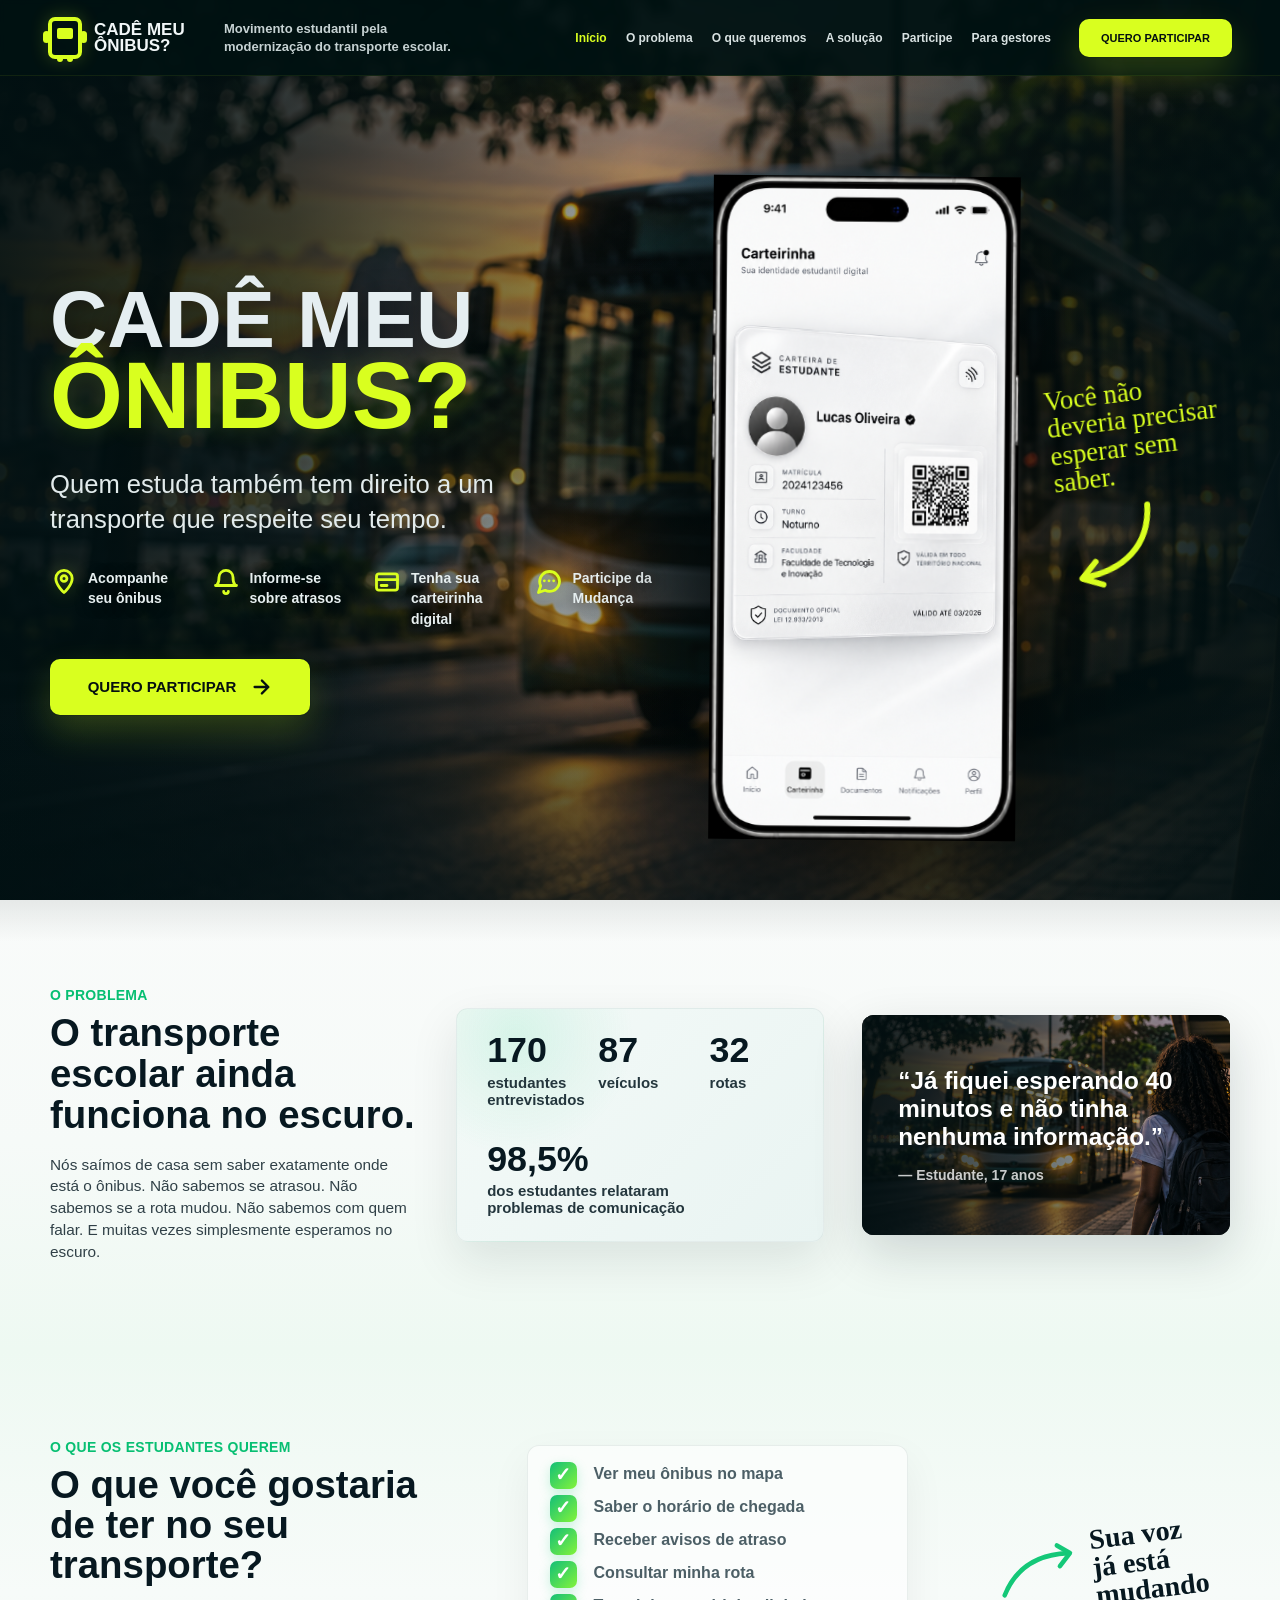
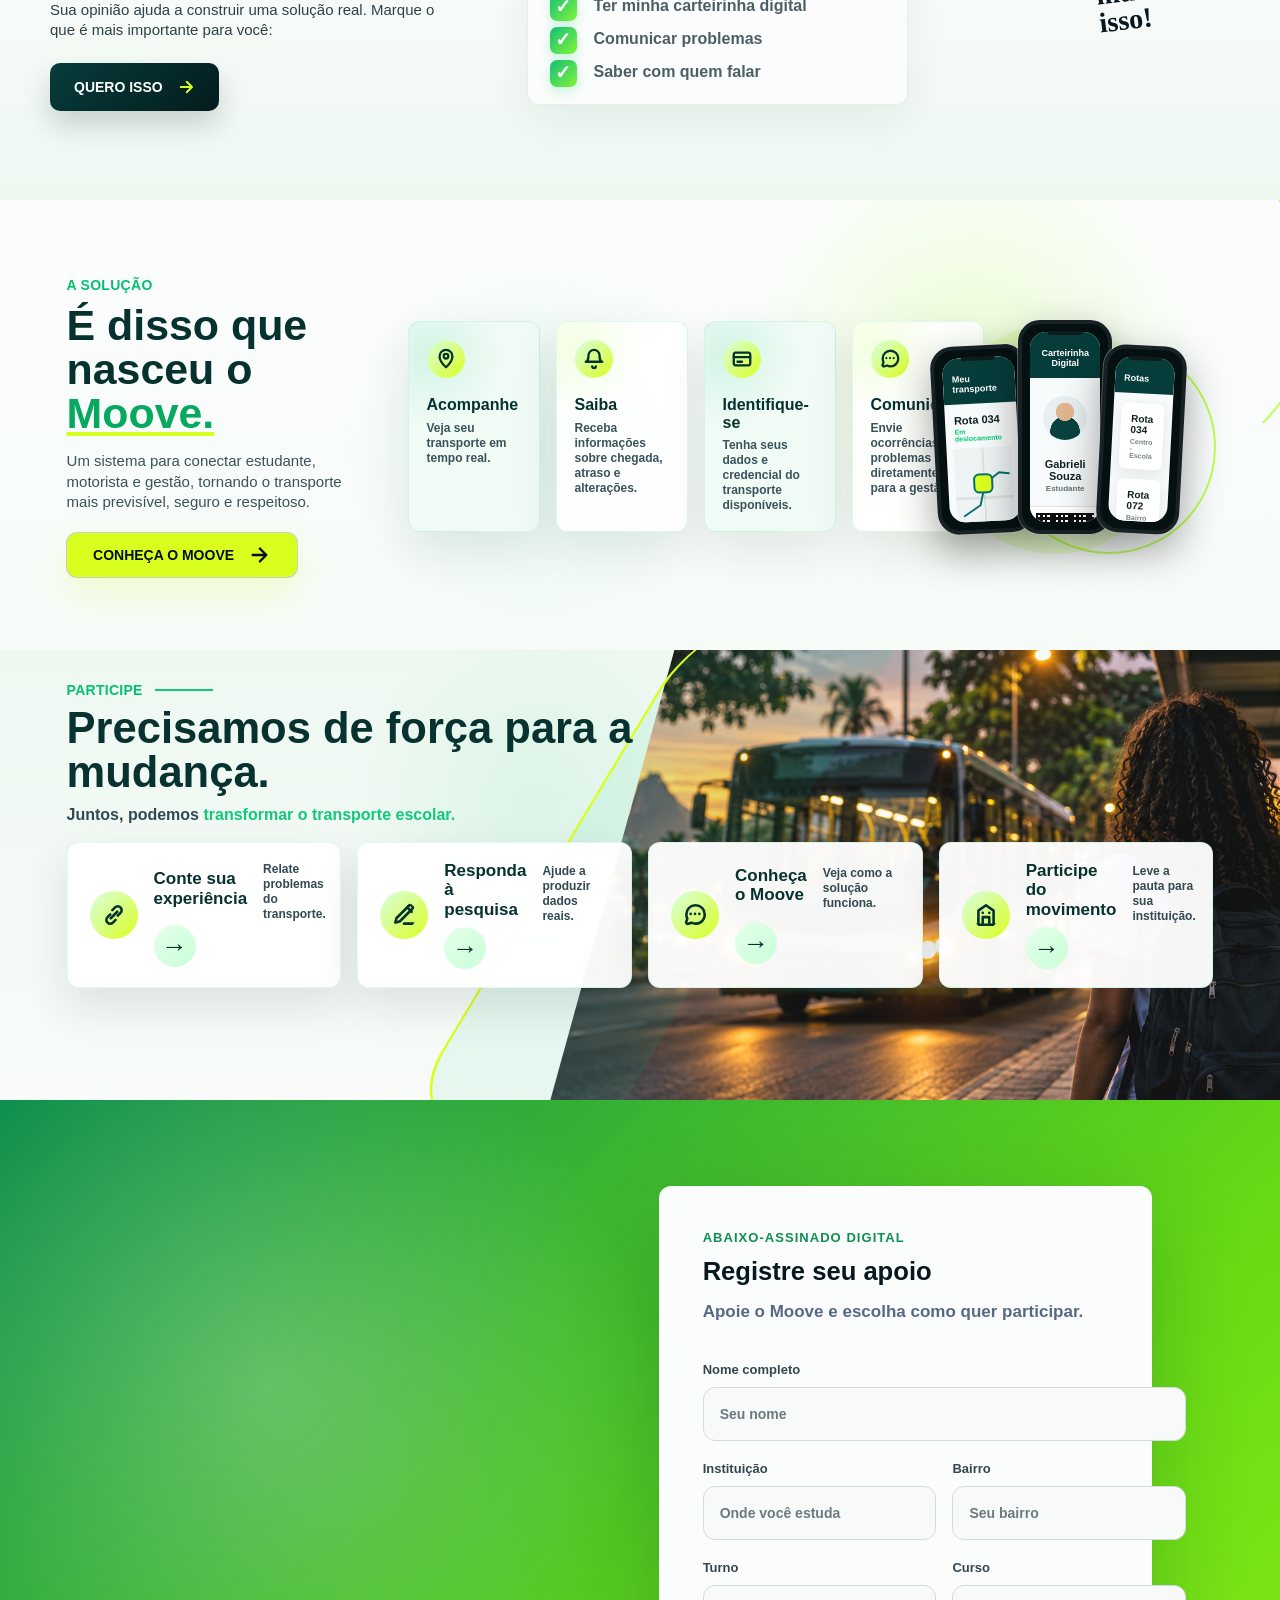
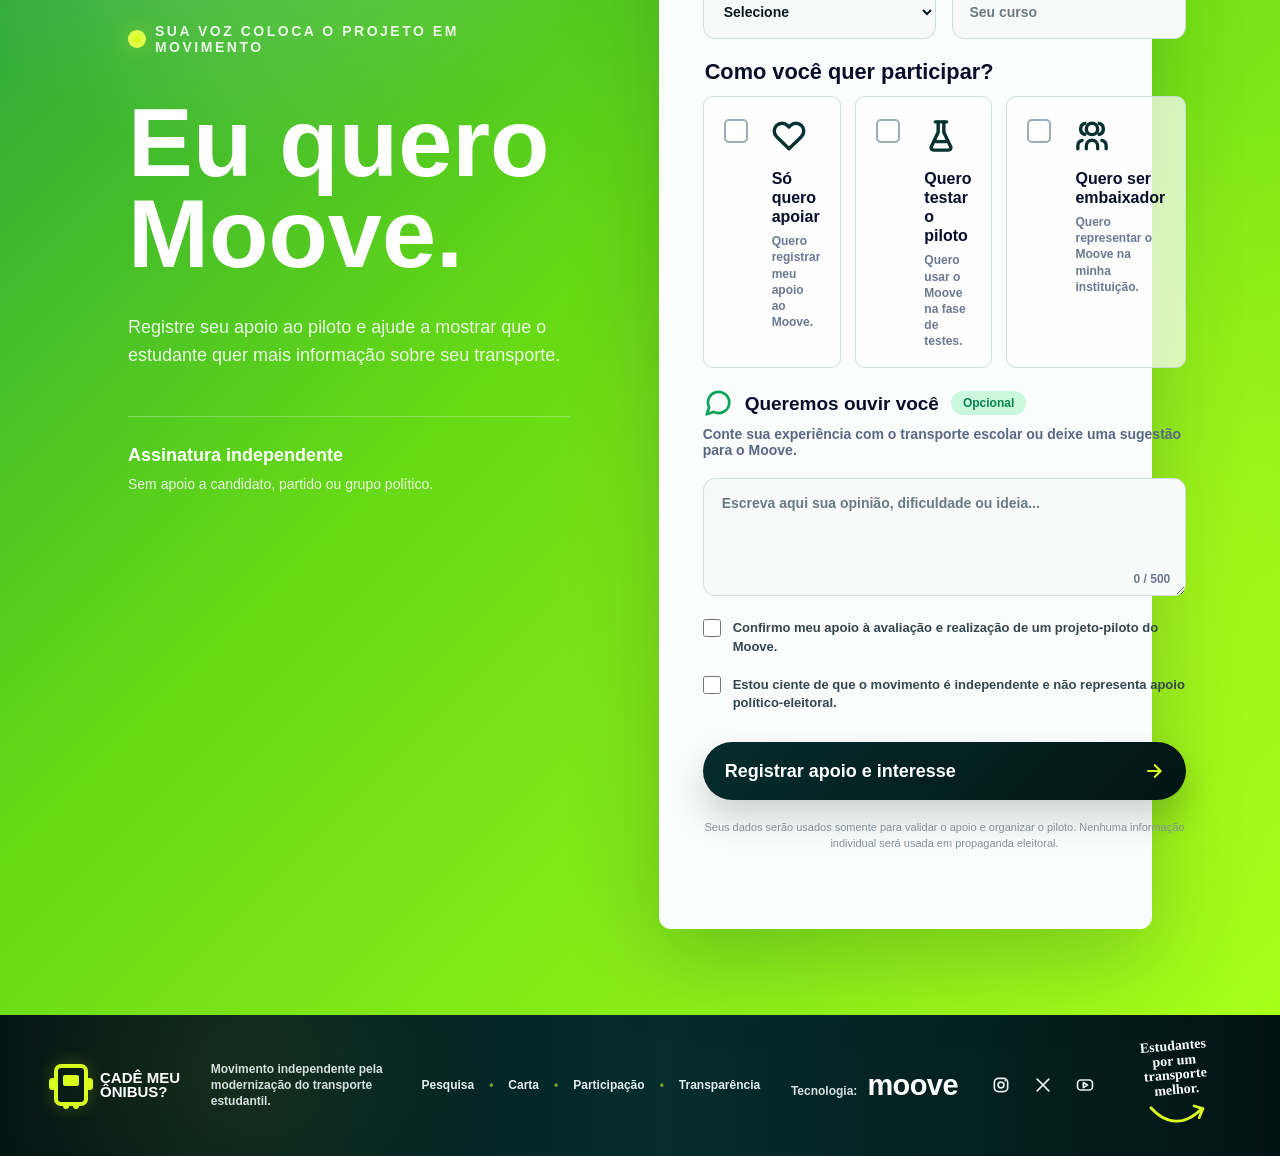
==== commit ac066226: "Replace age range with course" ====
--- a/public/index.html
+++ b/public/index.html
@@ -130,8 +130,8 @@
         <figure class="problem-quote">
           <img src="assets/hero-bus.png" alt="Estudante esperando ônibus no ponto" />
           <figcaption>
-            <blockquote>“Já fiquei esperando 40 minutos e não tinha nenhuma informação.”</blockquote>
-            <span>— Estudante, 17 anos</span>
+            <blockquote data-public-relato-text>“Já fiquei esperando 40 minutos e não tinha nenhuma informação.”</blockquote>
+            <span data-public-relato-author>— Estudante, 17 anos</span>
           </figcaption>
         </figure>
       </section>
@@ -346,14 +346,8 @@
           </label>
 
           <label>
-            Faixa etária
-            <select name="faixa_etaria" required>
-              <option value="">Selecione</option>
-              <option>Até 14 anos</option>
-              <option>15 a 17 anos</option>
-              <option>18 a 24 anos</option>
-              <option>25 anos ou mais</option>
-            </select>
+            Curso
+            <input type="text" name="curso" placeholder="Seu curso" required />
           </label>
 
           <fieldset class="participation-field full-field">
@@ -393,40 +387,16 @@
             </div>
           </fieldset>
 
-          <label class="conditional-field support-contact-field is-hidden">
-            Contato para apoio
+          <label class="conditional-field contact-field is-hidden">
+            Contato
             <span class="input-with-icon">
               <svg viewBox="0 0 24 24" aria-hidden="true">
                 <path d="M20 11.5a8 8 0 0 1-11.9 7L4 20l1.4-4.2A8 8 0 1 1 20 11.5Z" />
                 <path d="M9 8.8c.2 3.1 2 5 5.2 5.2l1-1.2c.2-.3.6-.4.9-.2l1.3.6" />
               </svg>
-              <input type="tel" name="contato_apoio" placeholder="(82) 9 9999-9999" />
+              <input type="tel" name="contato" inputmode="numeric" autocomplete="tel" placeholder="(82) 99999-9999" />
             </span>
-            <small>Usaremos apenas se precisarmos confirmar seu apoio.</small>
-          </label>
-
-          <label class="conditional-field pilot-contact-field is-hidden">
-            Contato para o piloto
-            <span class="input-with-icon">
-              <svg viewBox="0 0 24 24" aria-hidden="true">
-                <path d="M20 11.5a8 8 0 0 1-11.9 7L4 20l1.4-4.2A8 8 0 1 1 20 11.5Z" />
-                <path d="M9 8.8c.2 3.1 2 5 5.2 5.2l1-1.2c.2-.3.6-.4.9-.2l1.3.6" />
-              </svg>
-              <input type="tel" name="contato_piloto" placeholder="(82) 9 9999-9999" />
-            </span>
-            <small>Enviaremos informações sobre os testes.</small>
-          </label>
-
-          <label class="conditional-field ambassador-contact-field is-hidden">
-            Contato para ser embaixador
-            <span class="input-with-icon">
-              <svg viewBox="0 0 24 24" aria-hidden="true">
-                <path d="M20 11.5a8 8 0 0 1-11.9 7L4 20l1.4-4.2A8 8 0 1 1 20 11.5Z" />
-                <path d="M9 8.8c.2 3.1 2 5 5.2 5.2l1-1.2c.2-.3.6-.4.9-.2l1.3.6" />
-              </svg>
-              <input type="tel" name="contato_embaixador" placeholder="(82) 9 9999-9999" />
-            </span>
-            <small>Entraremos em contato sobre os próximos passos.</small>
+            <small>Usaremos apenas para falar sobre as opções que você marcou.</small>
           </label>
 
           <label class="message-field full-field">
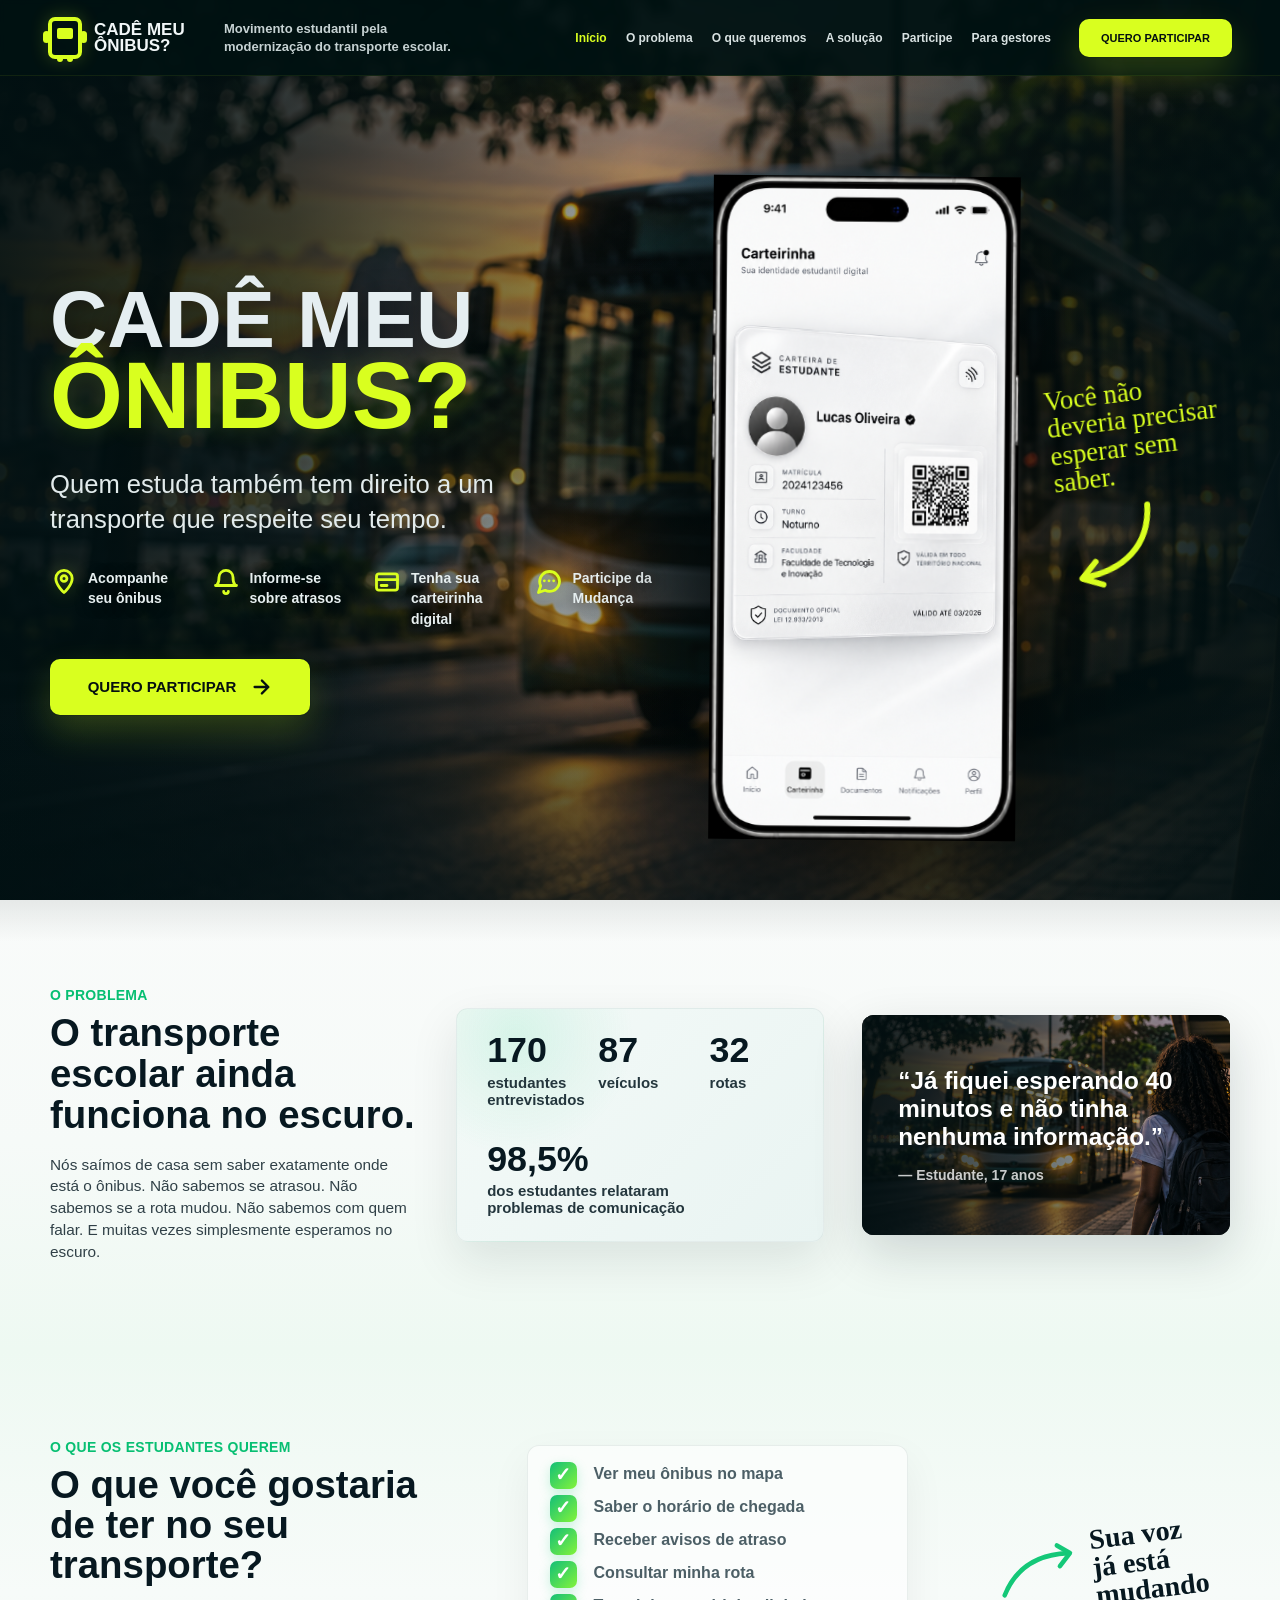
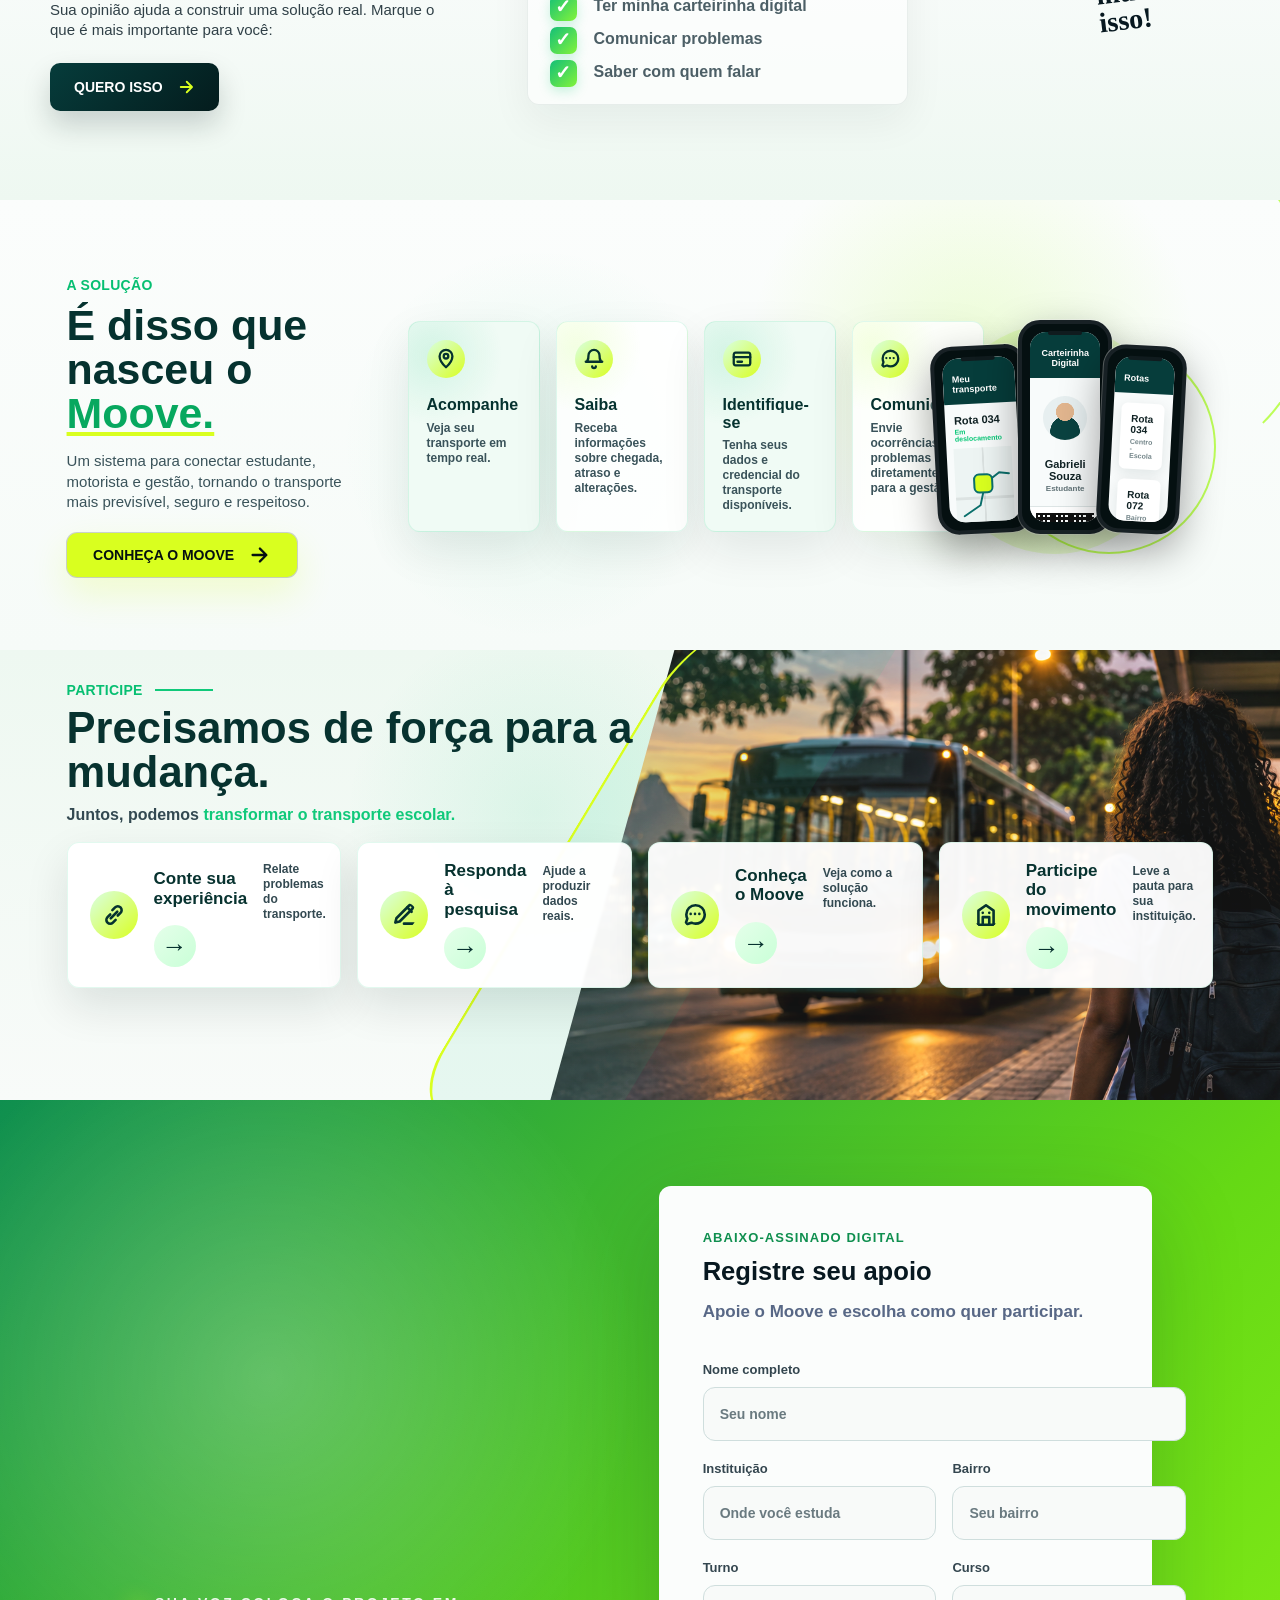
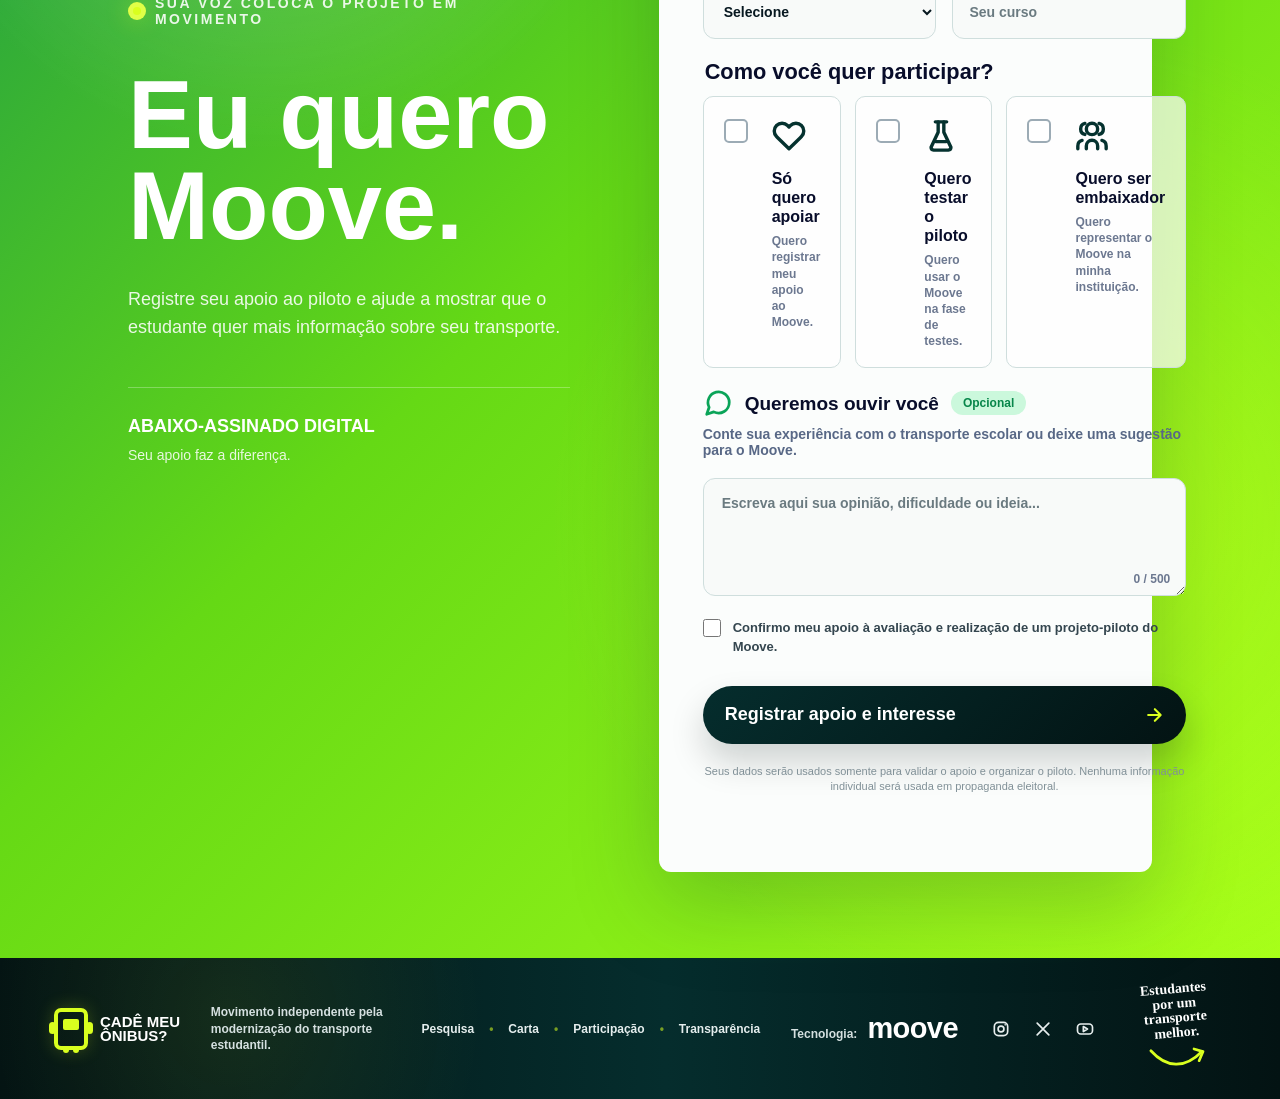
==== commit e265f8ae: "Remove political independence checkbox" ====
--- a/public/index.html
+++ b/public/index.html
@@ -309,8 +309,8 @@
             sobre seu transporte.
           </p>
           <div class="support-note">
-            <strong>Assinatura independente</strong>
-            <span>Sem apoio a candidato, partido ou grupo político.</span>
+            <strong>ABAIXO-ASSINADO DIGITAL</strong>
+            <span>Seu apoio faz a diferença.</span>
           </div>
         </div>
 
@@ -417,11 +417,6 @@
             Confirmo meu apoio à avaliação e realização de um projeto-piloto do Moove.
           </label>
 
-          <label class="check-field full-field">
-            <input type="checkbox" name="independente" required />
-            Estou ciente de que o movimento é independente e não representa apoio político-eleitoral.
-          </label>
-
           <button class="submit-support full-field" type="submit">
             Registrar apoio e interesse
             <svg viewBox="0 0 24 24" aria-hidden="true">
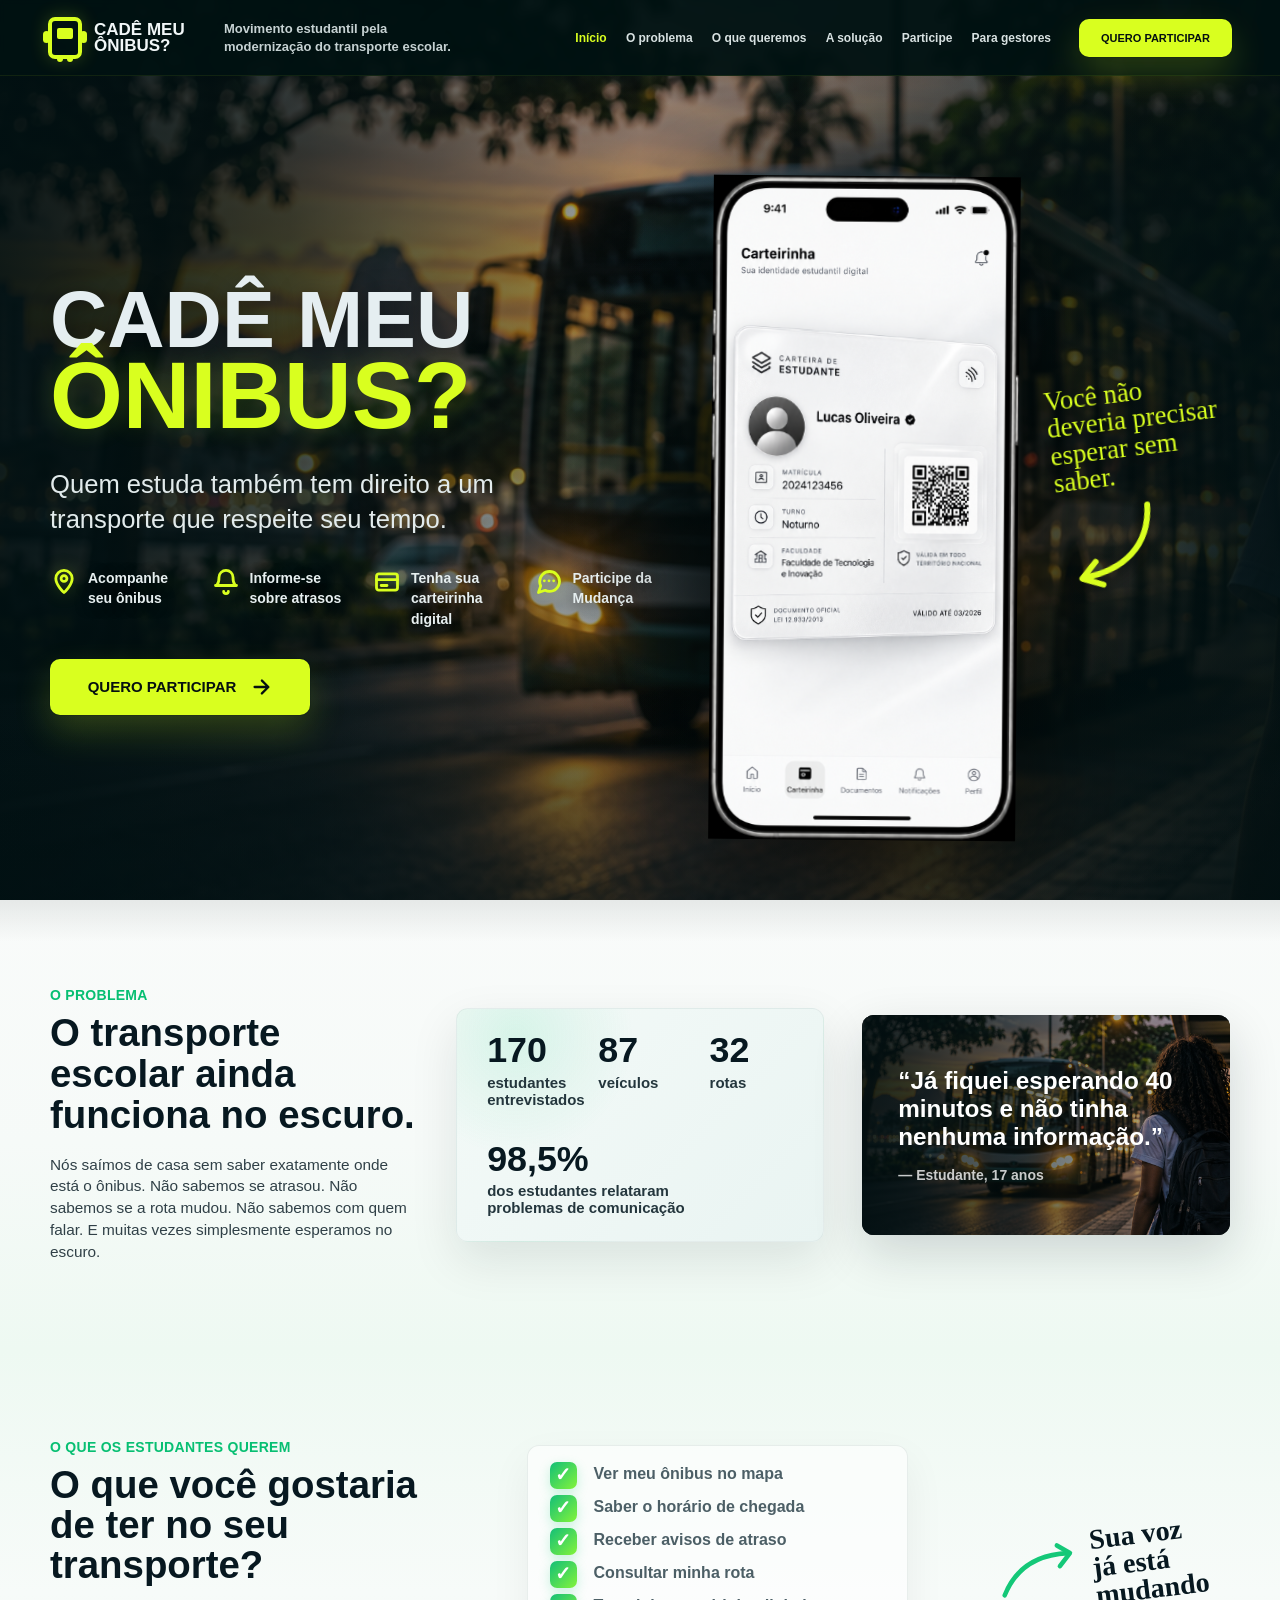
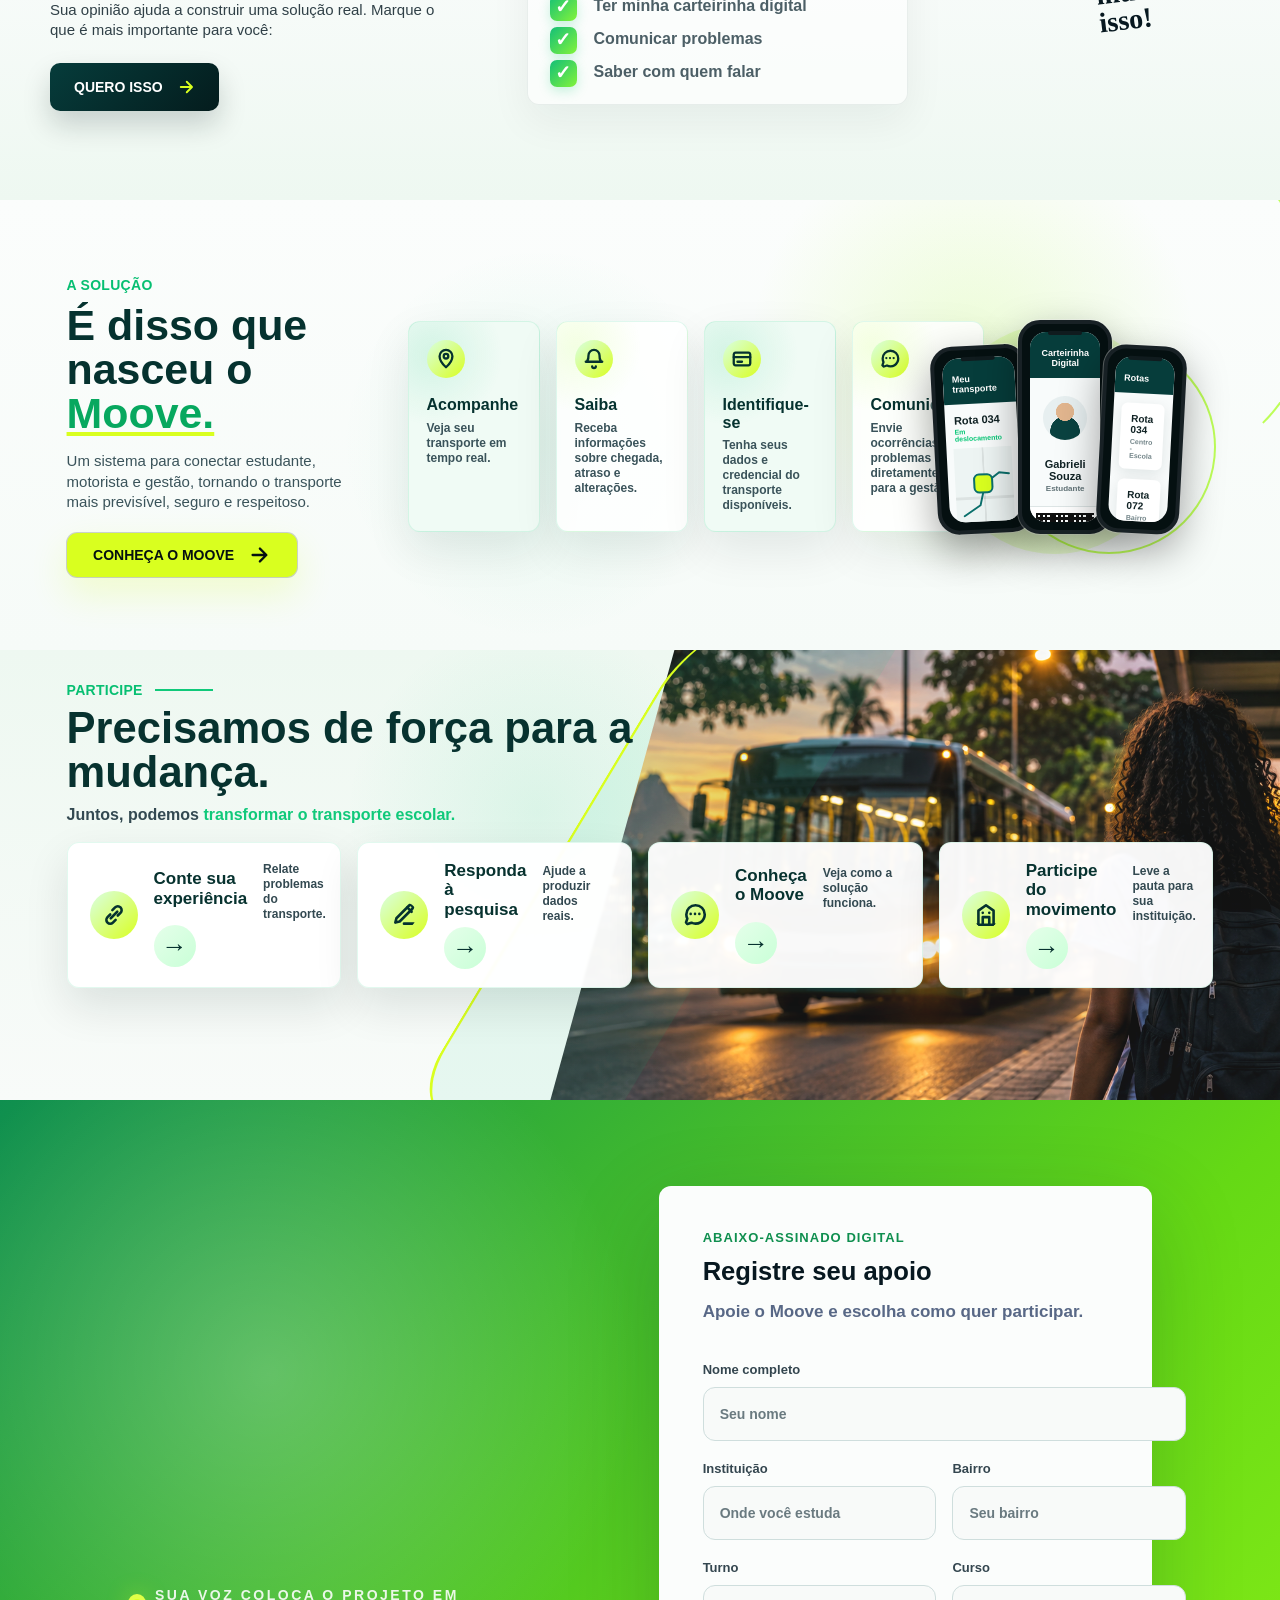
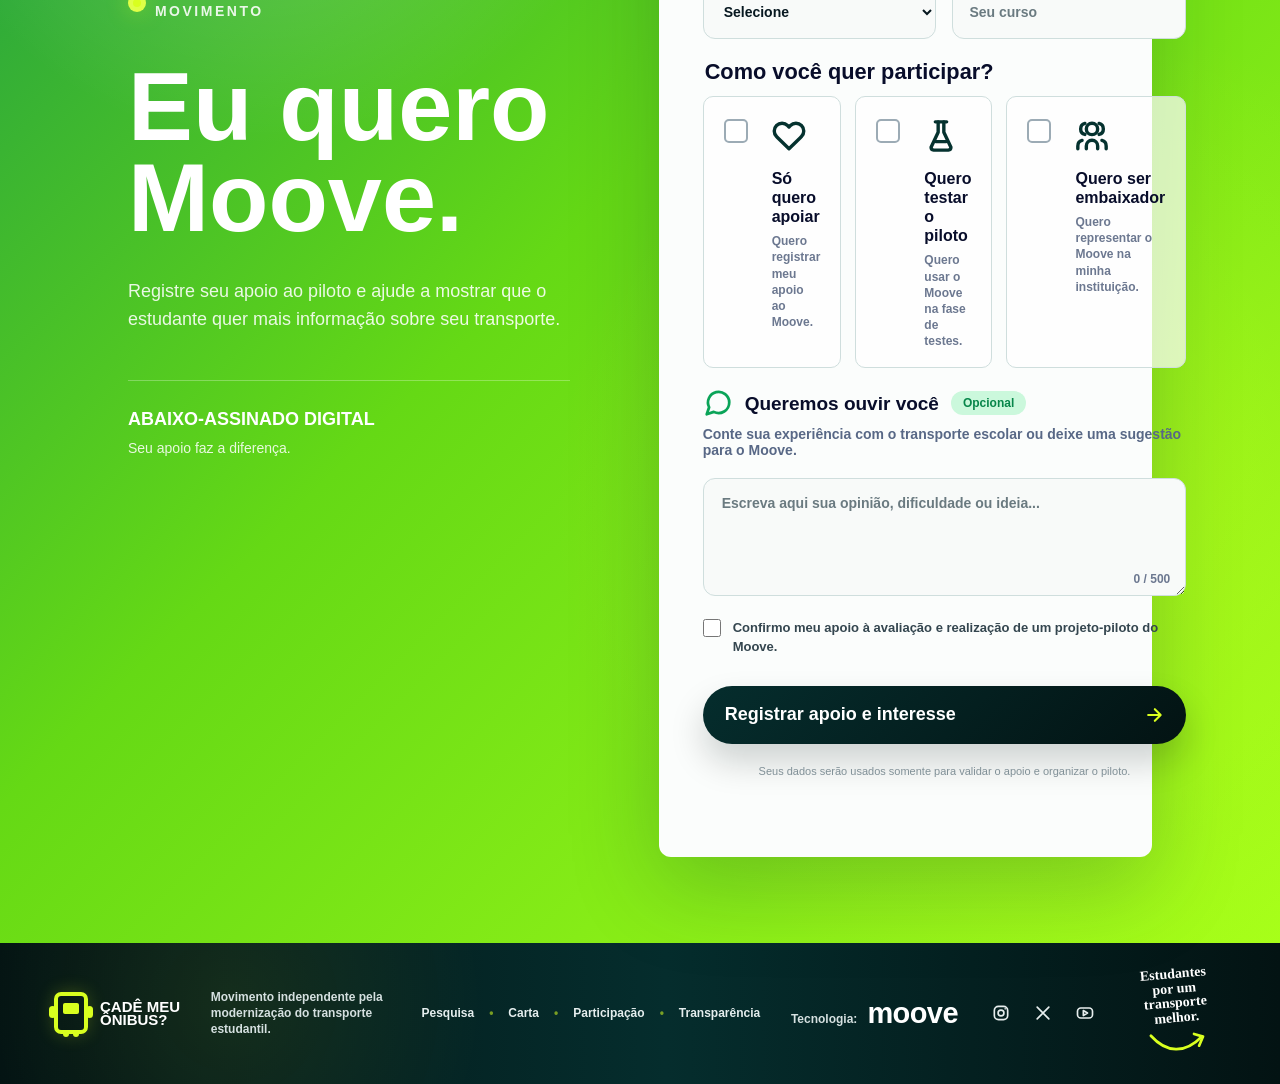
==== commit c4dcbd5e: "Remove electoral data disclaimer" ====
--- a/public/index.html
+++ b/public/index.html
@@ -426,7 +426,6 @@
 
           <small class="full-field">
             Seus dados serão usados somente para validar o apoio e organizar o piloto.
-            Nenhuma informação individual será usada em propaganda eleitoral.
           </small>
           <p class="form-status full-field" role="status" aria-live="polite"></p>
         </form>
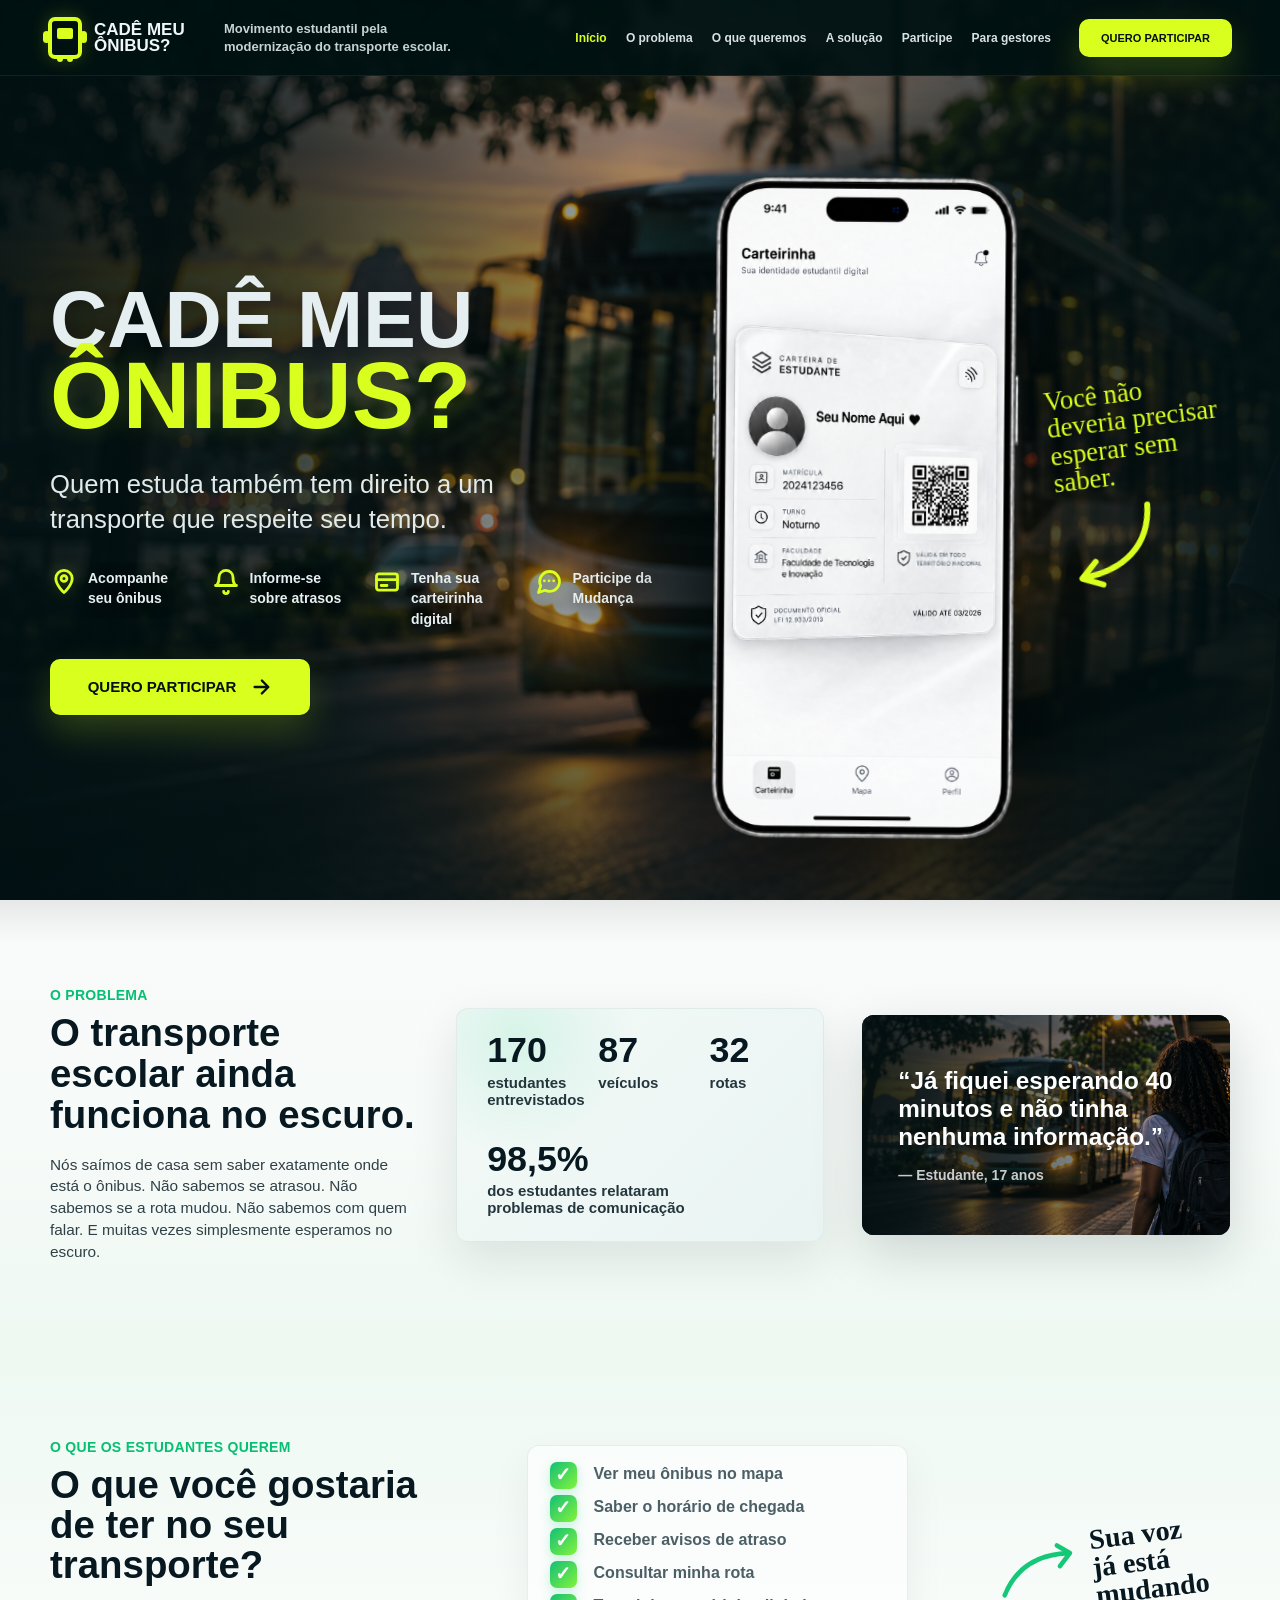
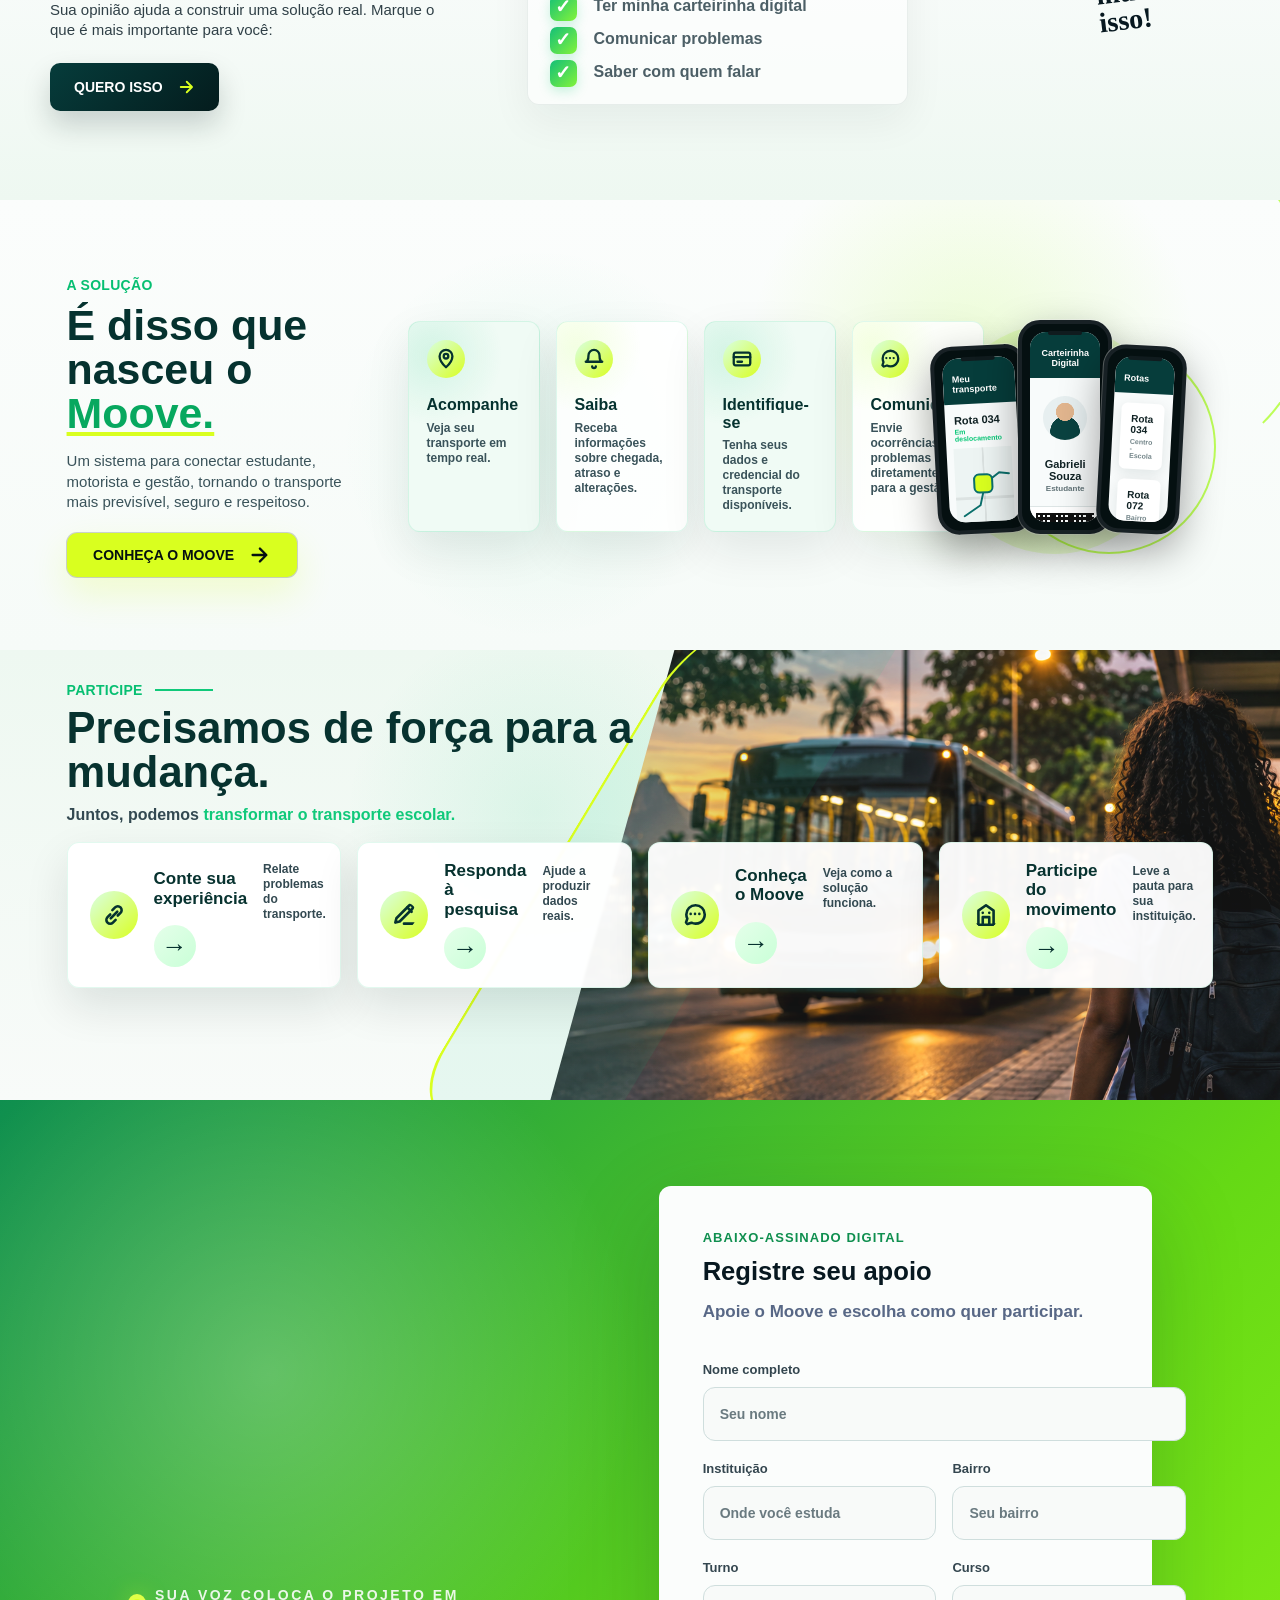
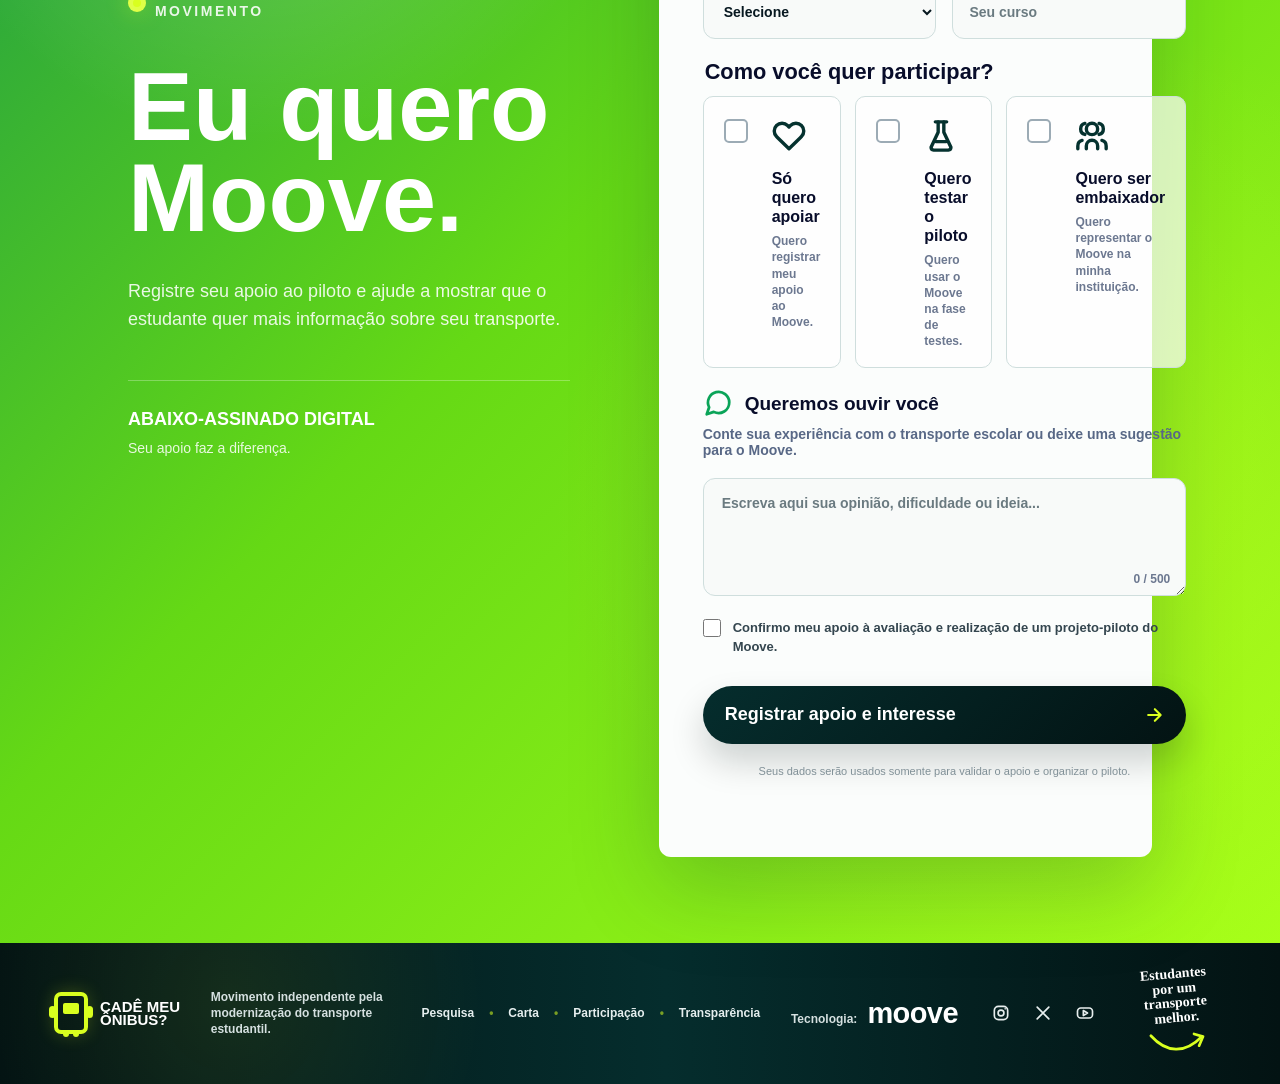
==== commit 899d5a29: "Add phone carousel and require relatos" ====
--- a/public/index.html
+++ b/public/index.html
@@ -86,7 +86,7 @@
         </div>
 
         <aside class="phone-wrap" aria-label="Prévia do aplicativo Meu transporte">
-          <img class="home-phone-image" src="assets/carteirinha-home.png" alt="Tela de carteirinha estudantil digital no aplicativo" />
+          <img class="home-phone-image" src="assets/phone-1.png" alt="Telas do aplicativo Moove" data-phone-carousel />
         </aside>
 
         <aside class="note" aria-label="Mensagem de campanha">
@@ -405,10 +405,9 @@
                 <path d="M21 11.5a8.5 8.5 0 0 1-12.4 7.6L3 21l1.9-5.6A8.5 8.5 0 1 1 21 11.5Z" />
               </svg>
               <strong>Queremos ouvir você</strong>
-              <b>Opcional</b>
             </span>
             <em>Conte sua experiência com o transporte escolar ou deixe uma sugestão para o Moove.</em>
-            <textarea name="mensagem" maxlength="500" placeholder="Escreva aqui sua opinião, dificuldade ou ideia..."></textarea>
+            <textarea name="mensagem" maxlength="500" placeholder="Escreva aqui sua opinião, dificuldade ou ideia..." required></textarea>
             <small class="char-count">0 / 500</small>
           </label>
 
--- a/public/styles.css
+++ b/public/styles.css
@@ -334,6 +334,13 @@
   height: auto;
   filter: drop-shadow(0 26px 60px rgba(0, 0, 0, 0.6));
   transform: rotate(0.5deg);
+  opacity: 1;
+  transition: opacity 0.45s ease, transform 0.45s ease;
+}
+
+.home-phone-image.is-switching {
+  opacity: 0;
+  transform: translateY(8px) rotate(0.5deg);
 }
 
 .phone {
